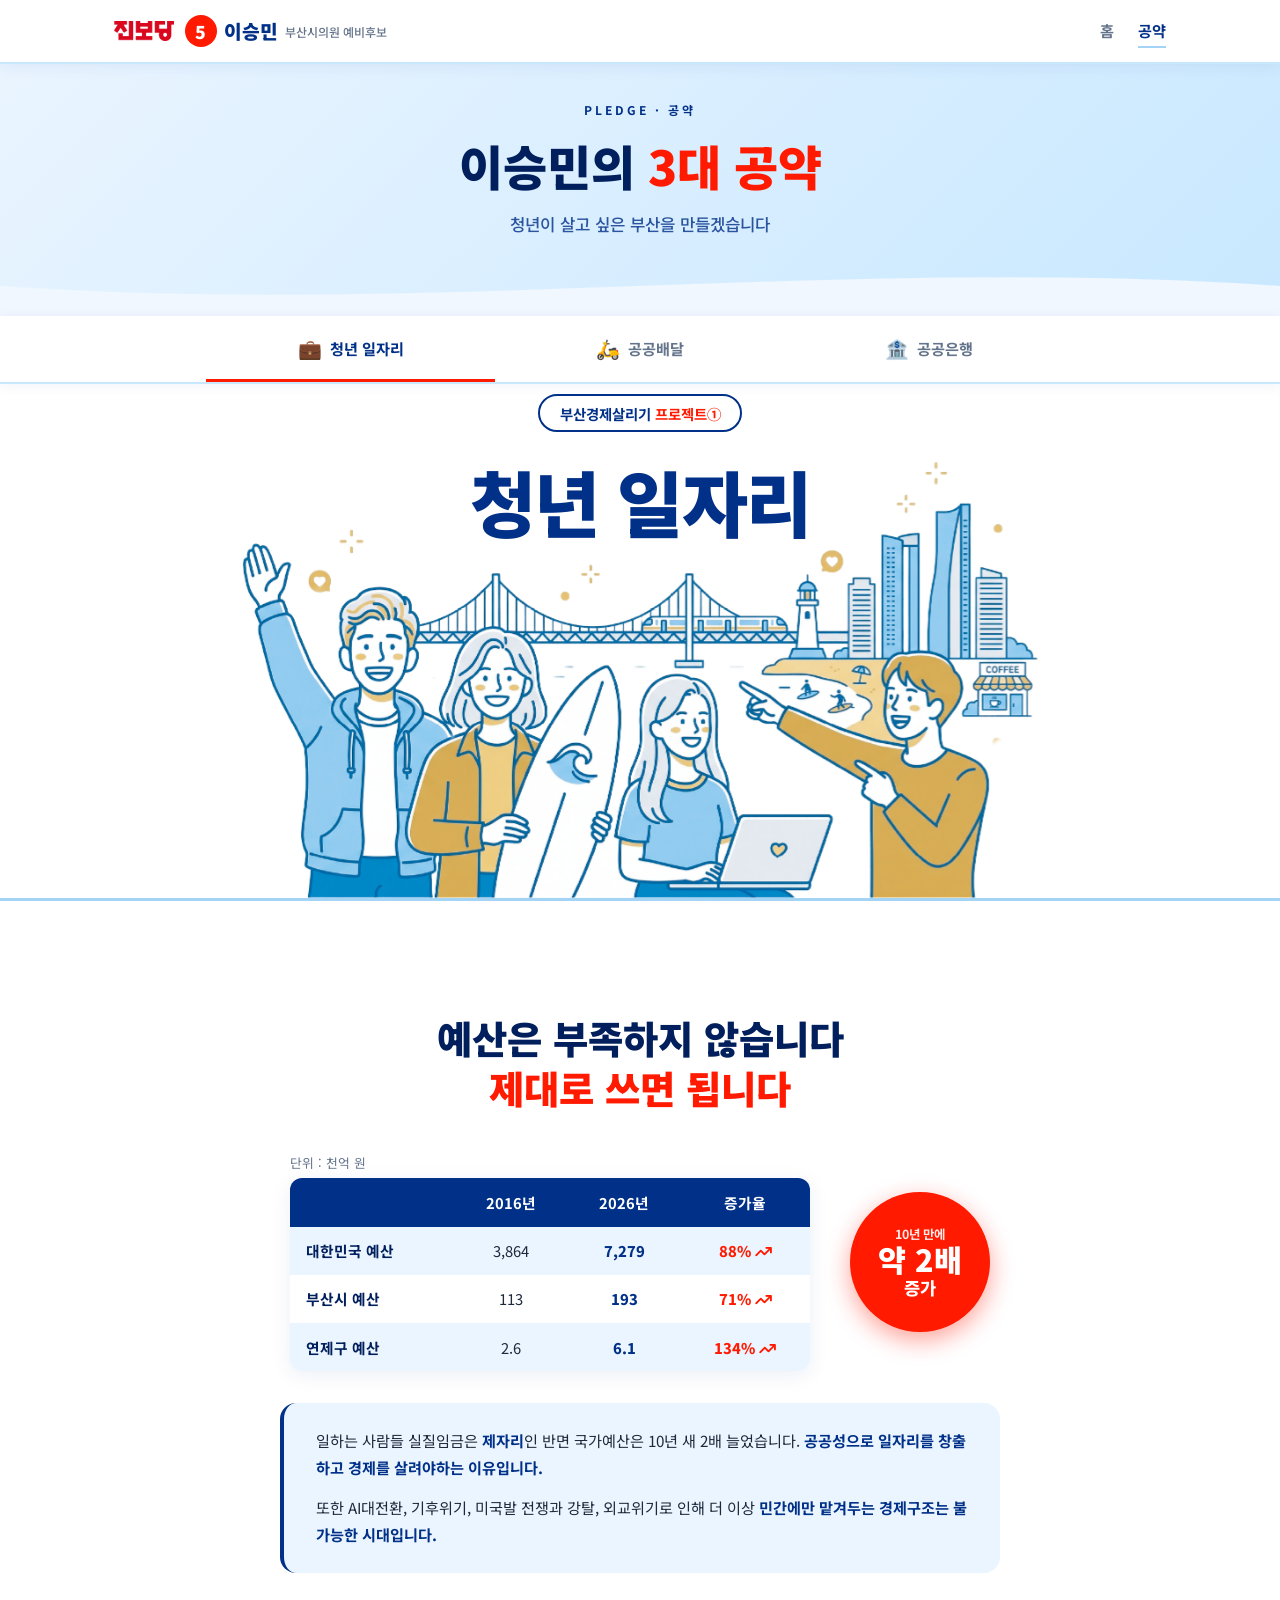
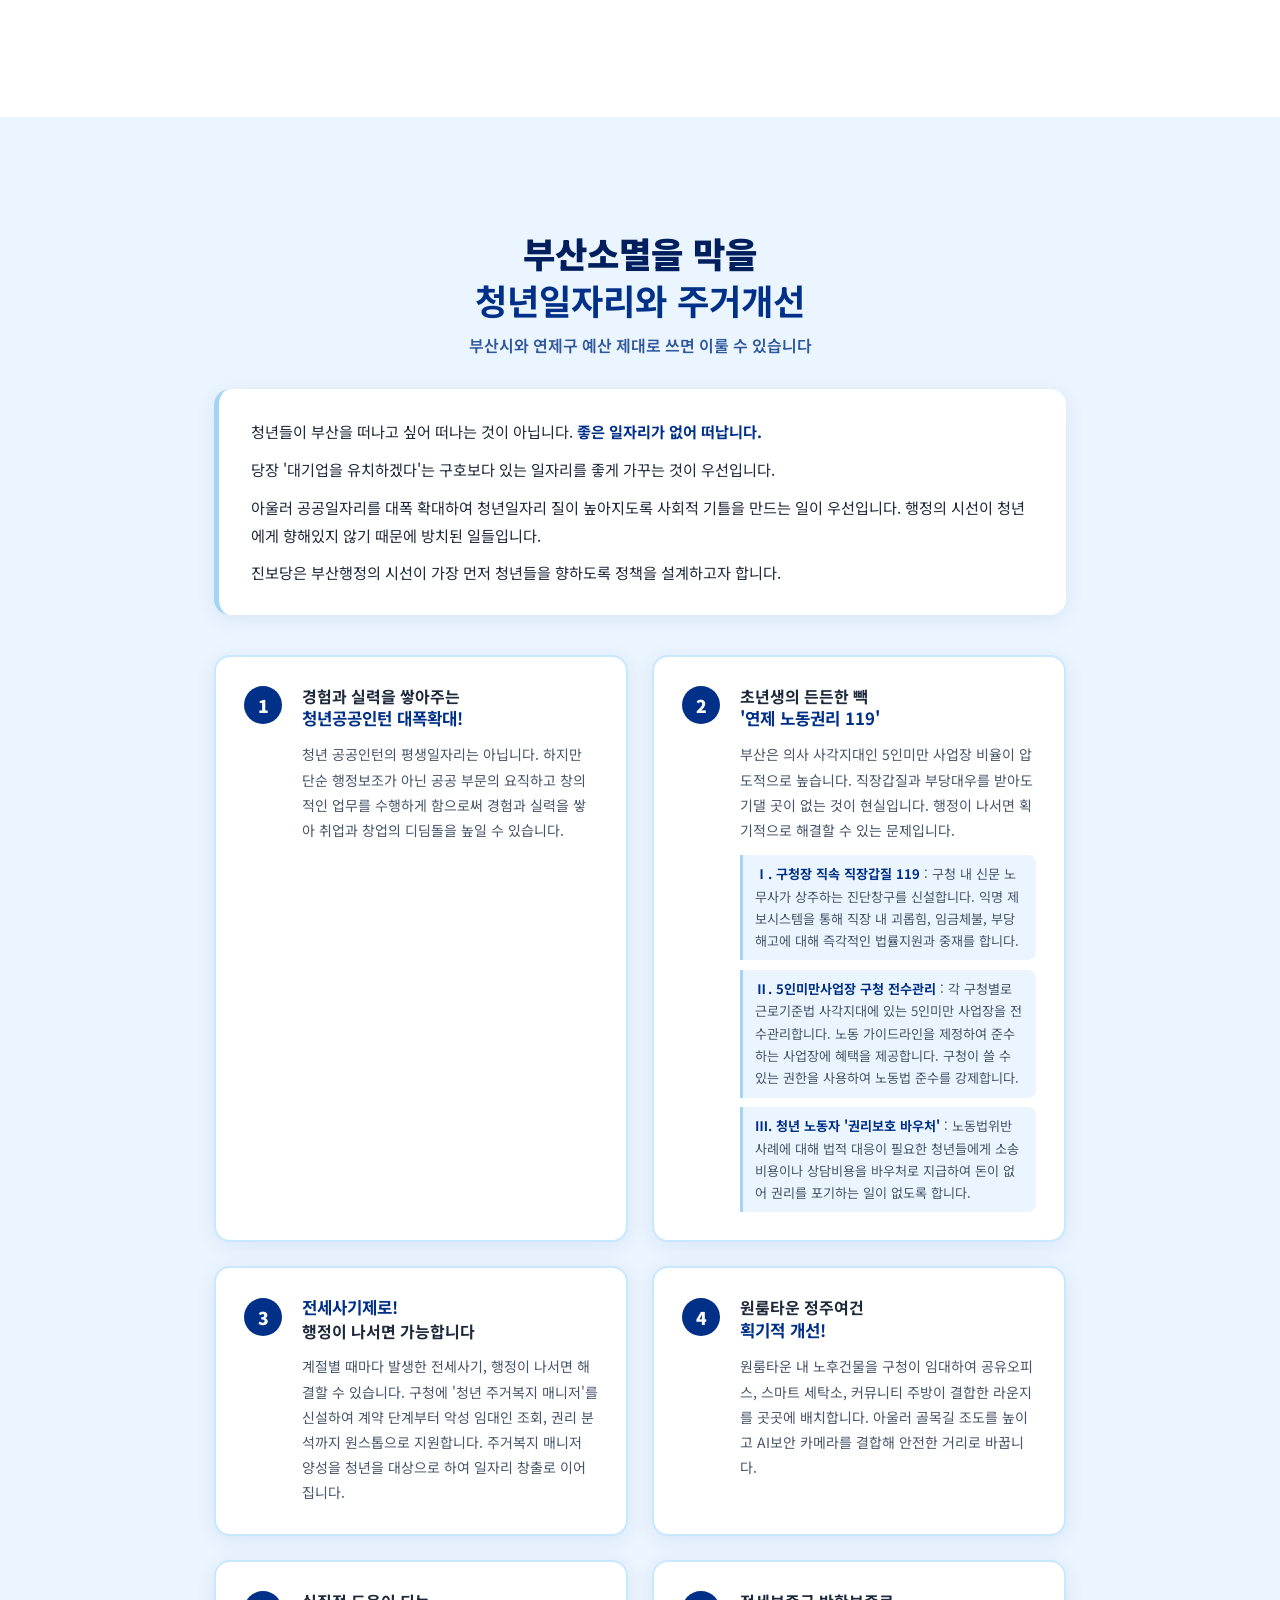
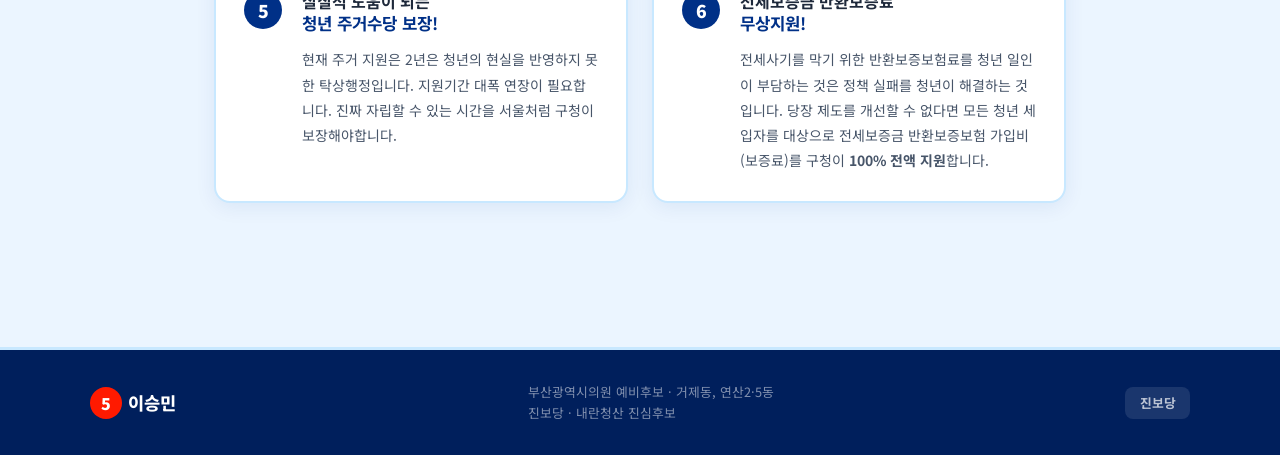
==== pledge.html @ 5fac70b7 "Add files via upload" ====
<!DOCTYPE html>
<html lang="ko">
<head>
    <meta charset="UTF-8">
    <meta name="viewport" content="width=device-width, initial-scale=1.0, maximum-scale=1.0, user-scalable=no">
    <title>이승민 공약 | 청년일자리 · 공공배달 · 공공은행</title>
    <meta name="description" content="이승민 부산광역시의원 예비후보의 3대 공약 - 청년 일자리, 공공배달, 공공은행">
    <meta name="format-detection" content="telephone=no">
    <meta property="og:title" content="이승민 후보 공약 | 청년일자리 · 공공배달 · 공공은행">
    <meta property="og:description" content="내란청산 진심후보 이승민의 3대 공약을 확인하세요.">
    <meta property="og:image" content="assets/candidate.png">

    <link rel="stylesheet" href="style.css">
    <link rel="preconnect" href="https://fonts.googleapis.com">
    <link rel="preconnect" href="https://fonts.gstatic.com" crossorigin>
    <link href="https://fonts.googleapis.com/css2?family=Noto+Sans+KR:wght@400;500;700;800;900&display=swap" rel="stylesheet">
    <link rel="stylesheet" href="https://cdnjs.cloudflare.com/ajax/libs/font-awesome/6.5.0/css/all.min.css">
</head>
<body class="pledge-page">

<!-- ============================================================
     TOP NAV
============================================================ -->
<nav class="top-nav" id="top-nav">
    <div class="nav-inner">
        <a href="index.html" class="nav-logo">
            <img src="assets/logo.png" alt="진보당" style="height:20px; margin-right:0.2rem; display:block;">
            <span class="nav-num">5</span>
            <span class="nav-name">이승민</span>
            <span class="nav-sub">부산시의원 예비후보</span>
        </a>
        <div class="nav-links">
            <a href="index.html" class="nav-link">홈</a>
            <a href="pledge.html" class="nav-link active">공약</a>
        </div>
        <button class="nav-hamburger" id="nav-hamburger" aria-label="메뉴 열기">
            <span></span><span></span><span></span>
        </button>
    </div>
    <div class="mobile-menu" id="mobile-menu">
        <a href="index.html" class="mobile-link">🏠 홈</a>
        <a href="pledge.html" class="mobile-link">📋 공약 전체</a>
        <a href="#" class="mobile-link tab-mobile-link" data-tab="job">· 청년 일자리</a>
        <a href="#" class="mobile-link tab-mobile-link" data-tab="delivery">· 공공배달</a>
        <a href="#" class="mobile-link tab-mobile-link" data-tab="bank">· 공공은행</a>
    </div>
</nav>

<!-- ============================================================
     PLEDGE HERO (공약 페이지 상단)
============================================================ -->
<section class="pledge-hero">
    <div class="pledge-hero-bg"></div>
    <div class="pledge-hero-content">
        <span class="pledge-hero-tag">PLEDGE · 공약</span>
        <h1 class="pledge-hero-title">이승민의 <span class="accent-red">3대 공약</span></h1>
        <p class="pledge-hero-sub">청년이 살고 싶은 부산을 만들겠습니다</p>
    </div>
    <div class="pledge-hero-wave">
        <svg viewBox="0 0 1440 60" preserveAspectRatio="none" xmlns="http://www.w3.org/2000/svg">
            <path d="M0,30 C480,60 960,0 1440,30 L1440,60 L0,60 Z" fill="#f0f7ff"/>
        </svg>
    </div>
</section>

<!-- ============================================================
     TAB NAVIGATION
============================================================ -->
<div class="tab-nav-wrap" id="tab-nav-wrap">
    <div class="tab-nav" id="tab-nav">
        <button class="tab-btn active" id="tab-job" data-tab="job">
            <span class="tab-icon">💼</span>
            <span class="tab-label">청년 일자리</span>
        </button>
        <button class="tab-btn" id="tab-delivery" data-tab="delivery">
            <span class="tab-icon">🛵</span>
            <span class="tab-label">공공배달</span>
        </button>
        <button class="tab-btn" id="tab-bank" data-tab="bank">
            <span class="tab-icon">🏦</span>
            <span class="tab-label">공공은행</span>
        </button>
        <!-- 슬라이딩 인디케이터 -->
        <div class="tab-indicator" id="tab-indicator"></div>
    </div>
</div>

<!-- ============================================================
     TAB CONTENTS
============================================================ -->
<main class="pledge-main" id="pledge-main">

    <!-- ===================== TAB 1: 청년 일자리 ===================== -->
    <section class="pledge-tab-content active" id="content-job">

        <!-- ① 타이틀 히어로 -->
        <div class="job-title-hero">
            <img src="assets/youth_busan.png" alt="청년이 모여드는 부산" class="job-hero-img reveal-hero">
            <div class="job-hero-overlay">
                <div class="job-project-badge reveal-hero" style="animation-delay:.1s">부산경제살리기 <strong>프로젝트①</strong></div>
                <h2 class="job-main-title reveal-hero" style="animation-delay:.2s">청년 일자리</h2>
            </div>
        </div>

        <!-- ② 예산 섹션 -->
        <div class="job-budget-section">
            <div class="pledge-section-container">
                <h3 class="job-budget-title reveal">예산은 부족하지 않습니다<br><span>제대로 쓰면 됩니다</span></h3>

                <div class="job-budget-wrap reveal">
                    <!-- 표 -->
                    <div class="job-budget-table-wrap">
                        <p class="table-unit">단위 : 천억 원</p>
                        <table class="job-budget-table">
                            <thead>
                                <tr>
                                    <th></th>
                                    <th>2016년</th>
                                    <th>2026년</th>
                                    <th>증가율</th>
                                </tr>
                            </thead>
                            <tbody>
                                <tr>
                                    <th>대한민국 예산</th>
                                    <td>3,864</td>
                                    <td class="td-now">7,279</td>
                                    <td class="td-rate">88% <i class="fas fa-arrow-trend-up"></i></td>
                                </tr>
                                <tr>
                                    <th>부산시 예산</th>
                                    <td>113</td>
                                    <td class="td-now">193</td>
                                    <td class="td-rate">71% <i class="fas fa-arrow-trend-up"></i></td>
                                </tr>
                                <tr>
                                    <th>연제구 예산</th>
                                    <td>2.6</td>
                                    <td class="td-now">6.1</td>
                                    <td class="td-rate">134% <i class="fas fa-arrow-trend-up"></i></td>
                                </tr>
                            </tbody>
                        </table>
                    </div>
                    <!-- 배지 -->
                    <div class="job-2x-badge reveal">
                        <span class="badge-years">10년 만에</span>
                        <span class="badge-big">약 2배</span>
                        <span class="badge-sub">증가</span>
                    </div>
                </div>

                <div class="job-budget-body reveal">
                    <p>일하는 사람들 실질임금은 <strong>제자리</strong>인 반면 국가예산은 10년 새 2배 늘었습니다. <strong>공공성으로 일자리를 창출하고 경제를 살려야하는 이유입니다.</strong></p>
                    <p>또한 AI대전환, 기후위기, 미국발 전쟁과 강탈, 외교위기로 인해 더 이상 <strong>민간에만 맡겨두는 경제구조는 불가능한 시대입니다.</strong></p>
                </div>
            </div>
        </div>

        <!-- ③ 6대 공약 섹션 -->
        <div class="job-pledges-section">
            <div class="pledge-section-container">

                <div class="job-pledges-header reveal">
                    <h3 class="job-pledges-main-title">부산소멸을 막을<br><strong>청년일자리와 주거개선</strong></h3>
                    <p class="job-pledges-sub">부산시와 연제구 예산 제대로 쓰면 이룰 수 있습니다</p>
                </div>

                <!-- 도입 텍스트 -->
                <div class="job-intro-box reveal">
                    <p>청년들이 부산을 떠나고 싶어 떠나는 것이 아닙니다. <strong>좋은 일자리가 없어 떠납니다.</strong></p>
                    <p>당장 '대기업을 유치하겠다'는 구호보다 있는 일자리를 좋게 가꾸는 것이 우선입니다.</p>
                    <p>아울러 공공일자리를 대폭 확대하여 청년일자리 질이 높아지도록 사회적 기틀을 만드는 일이 우선입니다. 행정의 시선이 청년에게 향해있지 않기 때문에 방치된 일들입니다.</p>
                    <p>진보당은 부산행정의 시선이 가장 먼저 청년들을 향하도록 정책을 설계하고자 합니다.</p>
                </div>

                <!-- 6대 공약 그리드 -->
                <div class="job-items-grid">

                    <!-- 1 -->
                    <div class="job-item-card reveal">
                        <div class="job-item-num">1</div>
                        <div class="job-item-body">
                            <h4 class="job-item-title">경험과 실력을 쌓아주는<br><strong>청년공공인턴 대폭확대!</strong></h4>
                            <p class="job-item-text">청년 공공인턴의 평생일자리는 아닙니다. 하지만 단순 행정보조가 아닌 공공 부문의 요직하고 창의적인 업무를 수행하게 함으로써 경험과 실력을 쌓아 취업과 창업의 디딤돌을 높일 수 있습니다.</p>
                        </div>
                    </div>

                    <!-- 2 -->
                    <div class="job-item-card reveal" style="transition-delay:.08s">
                        <div class="job-item-num">2</div>
                        <div class="job-item-body">
                            <h4 class="job-item-title">초년생의 든든한 빽<br><strong>'연제 노동권리 119'</strong></h4>
                            <p class="job-item-text">부산은 의사 사각지대인 5인미만 사업장 비율이 압도적으로 높습니다. 직장갑질과 부당대우를 받아도 기댈 곳이 없는 것이 현실입니다. 행정이 나서면 획기적으로 해결할 수 있는 문제입니다.</p>
                            <ul class="job-item-sublist">
                                <li><strong>Ⅰ. 구청장 직속 직장갑질 119</strong> : 구청 내 신문 노무사가 상주하는 진단창구를 신설합니다. 익명 제보시스템을 통해 직장 내 괴롭힘, 임금체불, 부당해고에 대해 즉각적인 법률지원과 중재를 합니다.</li>
                                <li><strong>Ⅱ. 5인미만사업장 구청 전수관리</strong> : 각 구청별로 근로기준법 사각지대에 있는 5인미만 사업장을 전수관리합니다. 노동 가이드라인을 제정하여 준수하는 사업장에 혜택을 제공합니다. 구청이 쓸 수 있는 권한을 사용하여 노동법 준수를 강제합니다.</li>
                                <li><strong>Ⅲ. 청년 노동자 '권리보호 바우처'</strong> : 노동법위반 사례에 대해 법적 대응이 필요한 청년들에게 소송 비용이나 상담비용을 바우처로 지급하여 돈이 없어 권리를 포기하는 일이 없도록 합니다.</li>
                            </ul>
                        </div>
                    </div>

                    <!-- 3 -->
                    <div class="job-item-card reveal" style="transition-delay:.16s">
                        <div class="job-item-num">3</div>
                        <div class="job-item-body">
                            <h4 class="job-item-title"><strong>전세사기제로!</strong><br>행정이 나서면 가능합니다</h4>
                            <p class="job-item-text">계절별 때마다 발생한 전세사기, 행정이 나서면 해결할 수 있습니다. 구청에 '청년 주거복지 매니저'를 신설하여 계약 단계부터 악성 임대인 조회, 권리 분석까지 원스톱으로 지원합니다. 주거복지 매니저 양성을 청년을 대상으로 하여 일자리 창출로 이어집니다.</p>
                        </div>
                    </div>

                    <!-- 4 -->
                    <div class="job-item-card reveal" style="transition-delay:.24s">
                        <div class="job-item-num">4</div>
                        <div class="job-item-body">
                            <h4 class="job-item-title">원룸타운 정주여건<br><strong>획기적 개선!</strong></h4>
                            <p class="job-item-text">원룸타운 내 노후건물을 구청이 임대하여 공유오피스, 스마트 세탁소, 커뮤니티 주방이 결합한 라운지를 곳곳에 배치합니다. 아울러 골목길 조도를 높이고 AI보안 카메라를 결합해 안전한 거리로 바꿉니다.</p>
                        </div>
                    </div>

                    <!-- 5 -->
                    <div class="job-item-card reveal" style="transition-delay:.32s">
                        <div class="job-item-num">5</div>
                        <div class="job-item-body">
                            <h4 class="job-item-title">실질적 도움이 되는<br><strong>청년 주거수당 보장!</strong></h4>
                            <p class="job-item-text">현재 주거 지원은 2년은 청년의 현실을 반영하지 못한 탁상행정입니다. 지원기간 대폭 연장이 필요합니다. 진짜 자립할 수 있는 시간을 서울처럼 구청이 보장해야합니다.</p>
                        </div>
                    </div>

                    <!-- 6 -->
                    <div class="job-item-card reveal" style="transition-delay:.4s">
                        <div class="job-item-num">6</div>
                        <div class="job-item-body">
                            <h4 class="job-item-title">전세보증금 반환보증료<br><strong>무상지원!</strong></h4>
                            <p class="job-item-text">전세사기를 막기 위한 반환보증보험료를 청년 일인이 부담하는 것은 정책 실패를 청년이 해결하는 것입니다. 당장 제도를 개선할 수 없다면 모든 청년 세입자를 대상으로 전세보증금 반환보증보험 가입비(보증료)를 구청이 <strong>100% 전액 지원</strong>합니다.</p>
                        </div>
                    </div>

                </div>
            </div>
        </div>

    </section>

    <!-- ===================== TAB 2: 공공배달 ===================== -->
    <section class="pledge-tab-content" id="content-delivery">

        <!-- ① 타이틀 히어로 -->
        <div class="del-title-hero">
            <div class="del-hero-inner">
                <div class="del-hero-text">
                    <div class="job-project-badge reveal-hero" style="margin-bottom:0.5rem;display:inline-block;">부산경제살리기 <strong>프로젝트②</strong></div>
                    <p class="del-sub-label reveal-hero">자영업자가 살아야 부산이 삽니다</p>
                    <h2 class="del-main-title reveal-hero" style="animation-delay:.1s">동백배달</h2>
                    <div class="del-miracle-badge reveal-hero" style="animation-delay:.2s">
                        점유율 <strong>70%</strong>의 기적
                        <span class="del-badge-note">*대형 프랜차이즈 완전제외(30%)</span>
                    </div>
                </div>
                <img src="assets/dongbaek_delivery.png" alt="동백배달 마스코트" class="del-hero-img reveal-hero" style="animation-delay:.15s">
            </div>
        </div>

        <!-- ② 문제 제기 -->
        <div class="del-problem-section">
            <div class="pledge-section-container">
                <h3 class="del-problem-title reveal">언제까지 <strong>배민·쿠팡</strong>의<br><strong class="red">'수수료 노예'</strong>로 살아야 합니까?</h3>
                <div class="del-problem-body reveal">
                    <p>배달앱은 특별한 기술도 아닙니다. 그저 먼저 시작했다는 이유만으로 우리 동네 사장님의 땀방울과 부산시민의 소중한 돈이 매달 수천억 원씩 수도권·해외자본으로 유출되고 있습니다.</p>
                    <p>서울은 신한은행-땡겨요 민관합동 배달앱이 점유율 10% 달성 중입니다. 부산은 불안정한 민관합동 앱을 넘어 <strong>완전 공공배달앱으로 점유율 70% 기적</strong>을 향해 달릴 수 있습니다.</p>
                    <p>불가능한 일이 아니라 <strong>부산시가 무능하고 무관심할 뿐입니다.</strong></p>
                </div>
            </div>
        </div>

        <!-- ③ 동백배달 압승! 비교표 -->
        <div class="del-compare-section">
            <div class="pledge-section-container">
                <div class="del-compare-header reveal">
                    <h3 class="del-compare-title">동백배달 압승!</h3>
                    <p class="del-compare-sub">소비자 · 자영업자 · 라이더 상생으로 부산 경제 살리는 앱, 안 쓸 이유가 있겠습니까</p>
                </div>

                <!-- 소비자 -->
                <div class="del-compare-block block-consumer reveal">
                    <div class="del-group-label consumer">소비자</div>
                    <div class="del-table-wrap">
                        <p class="del-table-note">*2만원 주문기준 예시</p>
                        <div class="del-table-scroll">
                            <table class="del-compare-table">
                                <thead>
                                    <tr>
                                        <th></th>
                                        <th>민간배달앱<span class="th-note">(무료배달)</span></th>
                                        <th class="th-dongbaek">동백배달</th>
                                    </tr>
                                </thead>
                                <tbody>
                                    <tr><td>음식가격</td><td>20,000원</td><td class="td-db">20,000원</td></tr>
                                    <tr><td>배달비</td><td>2,800원<span class="td-note">(플랫폼 부담)</span></td><td class="td-db">3,000원<span class="td-note">(동백배달 부담)</span></td></tr>
                                    <tr class="tr-total"><td>총 결제금액</td><td>20,000원</td><td class="td-db td-win">20,000원</td></tr>
                                </tbody>
                            </table>
                        </div>
                        <div class="del-benefit-badge consumer-badge">동일한<br><strong>무료배달</strong><br><span class="badge-extra">캐시백 10% 추가혜택</span></div>
                    </div>
                </div>

                <!-- 자영업자 -->
                <div class="del-compare-block block-owner reveal">
                    <div class="del-group-label owner">자영업자</div>
                    <div class="del-table-wrap">
                        <p class="del-table-note">*2만원 주문기준 예시</p>
                        <div class="del-table-scroll">
                            <table class="del-compare-table">
                                <thead>
                                    <tr>
                                        <th></th>
                                        <th>민간배달앱<span class="th-note">(무료배달)</span></th>
                                        <th class="th-dongbaek">동백배달</th>
                                    </tr>
                                </thead>
                                <tbody>
                                    <tr><td>음식가격</td><td>20,000원</td><td class="td-db">20,000원</td></tr>
                                    <tr><td>배달료</td><td>-3,200원</td><td class="td-db">-3,000원</td></tr>
                                    <tr><td>중개 수수료</td><td>-1,560원<span class="td-note">(7.8%)</span></td><td class="td-db">-400원<span class="td-note">(2.0%)</span></td></tr>
                                    <tr><td>결제 수수료</td><td>-600원<span class="td-note">(3.0%)</span></td><td class="td-db">0원<span class="td-note">(*별도 결제 시 면제)</span></td></tr>
                                    <tr><td>광고/기타비</td><td>-500원<span class="td-note">(추정)</span></td><td class="td-db">0원<span class="td-note">(*입찰/노출 광고비 전액 무료)</span></td></tr>
                                    <tr class="tr-total"><td>최종 입금액</td><td>14,140원</td><td class="td-db td-win">16,600원</td></tr>
                                </tbody>
                            </table>
                        </div>
                        <div class="del-benefit-badge owner-badge"><strong>2,460원</strong><br>추가소득발생</div>
                    </div>
                    <div class="del-extra-benefits reveal">
                        <div class="del-extra-item"><span class="extra-tag">추가혜택①</span> 익일 정산 시스템 <span class="extra-note">(민간앱 정산은 3~7일)</span></div>
                        <div class="del-extra-item"><span class="extra-tag">추가혜택②</span> 방문포장 전액무료</div>
                        <div class="del-extra-item"><span class="extra-tag">추가혜택③</span> 마케팅자율권 — 민간앱 알고리즘에 종속되지 않고, 단골손님 쿠폰 발행권한 등을 사장님께</div>
                    </div>
                </div>

                <!-- 라이더 -->
                <div class="del-compare-block block-rider reveal">
                    <div class="del-group-label rider">라이더</div>
                    <div class="del-table-wrap">
                        <p class="del-table-note">*2만원 주문기준 예시</p>
                        <div class="del-table-scroll">
                            <table class="del-compare-table">
                                <thead>
                                    <tr>
                                        <th></th>
                                        <th>민간배달앱</th>
                                        <th class="th-dongbaek">동백배달</th>
                                    </tr>
                                </thead>
                                <tbody>
                                    <tr><td>건당 총비용</td><td>6,000원</td><td class="td-db">6,000원</td></tr>
                                    <tr><td>배달대행사/공공파트너</td><td>-500원</td><td class="td-db">-500원</td></tr>
                                    <tr><td>플랫폼사/동백배달 수익</td><td>-1,500원</td><td class="td-db">-500원</td></tr>
                                    <tr class="tr-total"><td>라이더 수령액</td><td>4,000원<span class="td-note">(평균)</span></td><td class="td-db td-win">5,000원<span class="td-note">(평균)</span></td></tr>
                                </tbody>
                            </table>
                        </div>
                        <div class="del-benefit-badge rider-badge"><strong>1,000원</strong><br>추가소득발생<br><span class="badge-extra">전국 최고수준 대우</span></div>
                    </div>
                    <p class="del-rider-note reveal">*공공라이더 시스템 구축 : 신속·안전 배달망 구축으로 지역대표 좋은 일자리로 육성</p>
                </div>
            </div>
        </div>

        <!-- ④ 연간재원 -->
        <div class="del-budget-section">
            <div class="pledge-section-container">
                <h3 class="del-budget-title reveal">동백배달 운영에 필요한 연간재원 <span>(추정)</span></h3>
                <div class="del-budget-table-wrap reveal">
                    <div class="del-budget-table-scroll">
                        <table class="del-budget-table">
                            <thead>
                                <tr><th>항목</th><th>내용</th><th>금액</th></tr>
                            </thead>
                            <tbody>
                                <tr><td>배달앱 운영수익</td><td>중개수수료 수익(2.0%) 180억 + 플랫폼 운영비 60억</td><td class="td-amount">120억 원</td></tr>
                                <tr><td>배달 수익</td><td>배달료 수익 273억 - 라이더/파트너 지원비 182억</td><td class="td-amount">91억 원</td></tr>
                                <tr><td>부산은행 상생 출연금</td><td>신한은행-사업명 가오피엔링크 25년 시한은 538억규모 의결 및 저금리 대출 사업중</td><td class="td-amount">500억 원</td></tr>
                                <tr><td>부산시 보조</td><td>배달 투입 예산 580억 원의 10% 적금으로</td><td class="td-amount">534억 원</td></tr>
                                <tr class="tr-total-budget"><td>동백배달 운영 예산(총액)</td><td>배달매출 3000억 원에 대한 배달비지비 / 부산 배달매출 1.8조 원(추정) 점유율 50% 기준</td><td class="td-amount td-total-val">1,245억 원</td></tr>
                            </tbody>
                        </table>
                    </div>
                </div>
                <div class="del-budget-notes reveal">
                    <p><i class="fas fa-circle-dot"></i> 부산시 투입 예산 534억 원은 세금낭비가 아니라 <strong>부산 경제부활의 마중물!</strong></p>
                    <p><i class="fas fa-circle-dot"></i> 장차로 부산공공은행 설립으로 수익기반 완벽한 재정자립 가능 <strong>→ 진보당이 제안하는 궁극적 모델</strong></p>
                </div>
            </div>
        </div>

    </section>

    <!-- ===================== TAB 3: 공공은행 ===================== -->
    <section class="pledge-tab-content" id="content-bank">
        <!-- ① 타이틀 히어로 -->
        <div class="bank-title-hero">
            <div class="bank-hero-overlay">
                <div class="job-project-badge reveal-hero">부산경제살리기 <strong>프로젝트③</strong></div>
                <h2 class="bank-main-title reveal-hero" style="animation-delay:.1s">공공은행 도입<br><strong>특별법 제정</strong></h2>
            </div>
            <img src="assets/public_bank_hero.png" alt="공공은행 이미지" class="bank-hero-img reveal-hero" style="animation-delay:.2s">
        </div>

        <!-- ② 문제 제기 1 (BNK) -->
        <div class="bank-problem-section">
            <div class="pledge-section-container">
                <div class="bank-problem-flex reveal">
                    <div class="bank-problem-text">
                        <p><strong><span class="red">BNK</span> 부산은행</strong>은 부산시와 16개 구군 예산을 맡아 운용하는 시(구) 금고입니다. 막대한 돈을 맡아 <strong>유무형의 수익</strong>을 내면서도 <strong>겨우 0.x%대의 쥐꼬리 만한 이자</strong>를 줍니다.</p>
                        <p>게다가 이름만 부산은행이지 <strong>외국인 자본이 46%, 대주주는 롯데입니다.</strong> <strong class="navy">수익은 고스란히 외국과 서울로 빠져나갑니다.</strong></p>
                        <p>지자체가 직접 자기예산(기금포함)을 자본금으로 <strong>공공은행을 설립하면 수익은 모두 부산시민의 것이 됩니다.</strong> 아울러 부산의 돈이 서울로 빠져나가지 않고 부산안에서 돌면서 <strong>부산의 경제를 살리고 일자리를 만들어 냅니다.</strong></p>
                    </div>
                    <div class="bank-budget-box">
                        <div class="budget-title">부산시 예산</div>
                        <div class="budget-amount">약 <strong>17조</strong> 원</div>
                        <div class="budget-title">연제구 예산</div>
                        <div class="budget-amount">약 <strong class="sky">6천억</strong> 원</div>
                    </div>
                </div>
            </div>
        </div>

        <!-- ③ 서명운동 -->
        <div class="bank-campaign-section">
            <div class="pledge-section-container">
                <div class="campaign-box reveal">
                    <div class="campaign-text-wrap" style="width:100%;">
                        <p class="q-text">이 좋은 공공은행 왜 안하냐구요?</p>
                        <h4 class="a-text">은행법이 막고 있기 때문입니다</h4>
                        <ul class="law-list">
                            <li><strong>21대 국회</strong> 진보당 강성희 의원 발의 <span class="note">(임기 만료 폐기)</span></li>
                            <li><strong>22대 국회</strong> 민주당 송재봉 의원 발의 <span class="note">(정무위원회 검토 중)</span></li>
                        </ul>
                        <div class="campaign-golden">
                            <strong>2026지방선거는 부산소멸을 막을 마지막 골든타임입니다</strong>
                            <p>특별법으로 부산공공은행, 00구/군 공공은행을 설립해 공공성과 일자리로 부산경제를 살려야 합니다.</p>
                        </div>
                    </div>
                </div>
            </div>
        </div>

        <!-- ④ 문제는 돈입니다 -->
        <div class="bank-money-section">
            <div class="pledge-section-container text-center">
                <h3 class="money-sub reveal">공공성과 일자리로<br>부산경제 얼마든지 살릴 수 있습니다</h3>
                <h2 class="money-title reveal">문제는 <span class="navy">돈</span>입니다</h2>
                <img src="assets/bank_key.png" alt="부산을 살리는 열쇠" class="bank-key-img reveal">
                
                <div class="money-bars reveal">
                    <div class="money-bar light-blue">세금으로는 한계가 있습니다</div>
                    <div class="money-bar sky">공공은행이 정답입니다</div>
                    <div class="money-bar blue">시중은행 배불리기만 중단하면 됩니다</div>
                </div>

                <div class="money-arrows reveal">
                    <div class="arrow-box dark">부산의 돈이 수도권으로<br>빨려들어가는 걸 막아야합니다</div>
                    <div class="arrow-box navy">공공은행만 있으면 부산의 돈이<br>부산에서 순환하면서 부산경제를 살찌웁니다.</div>
                </div>
            </div>
        </div>

        <!-- ⑤ 메커니즘 & 혜택 -->
        <div class="bank-mechanism-section">
            <div class="pledge-section-container">
                <div class="mech-grid reveal">
                    <!-- 다이어그램 -->
                    <div class="mech-diagram">
                        <div class="diag-title">지역 내 중앙은행으로 역할</div>
                        <div class="diag-box">
                            <div class="diag-item">
                                <div class="icon">🏦</div>
                                <span>지역공공은행</span>
                            </div>
                            
                            <div class="diag-lines-wrap">
                                <div class="diag-line-group">
                                    <span class="dl-text">지자체 발행 지방채 즉시 매입</span>
                                    <div class="dl-line dl-line-right"></div>
                                </div>
                                <div class="diag-line-group">
                                    <div class="dl-line dl-line-left"></div>
                                    <span class="dl-text dl-bottom">지자체에 대한 신속한 정책자금 공급</span>
                                </div>
                            </div>
                            
                            <div class="diag-item">
                                <div class="icon">🏢</div>
                                <span>지방자치단체</span>
                            </div>
                        </div>
                        <p class="diag-note">지방재정 긴축 불필요<br>(지방재정위기 최소화)</p>
                    </div>

                    <!-- 혜택 리스트 -->
                    <div class="mech-benefits">
                        <div class="ben-group">
                            <h4 class="ben-title">공적금융지원</h4>
                            <ul>
                                <li>부산시민, 소상공인, 부산중소기업 <strong>저리대출</strong></li>
                            </ul>
                        </div>
                        <div class="ben-group">
                            <h4 class="ben-title">재정부담 없는 공공정책</h4>
                            <ul>
                                <li>해상풍력 등 공공에너지-해양공공신산업, 공공은행, 공공배달 등 공공 정규직 <strong>청년일자리 대폭 창출</strong></li>
                                <li><strong>청년창업</strong> 무이자 대출론 지원</li>
                                <li>시니어 일자리 대폭확대</li>
                                <li>경력단절기간 여성 공공일자리 (워킹스쿨버스,상담,교육)</li>
                                <li>무료마을공공버스 (연제구 전지역을 역세권으로)</li>
                            </ul>
                        </div>
                    </div>
                </div>
            </div>
        </div>

        <!-- ⑥ 성공사례 -->
        <div class="bank-global-section">
            <div class="pledge-section-container">
                <h3 class="global-title reveal">이윤대신 지역살리기를 목적으로<br><strong>지자체가 설립한</strong> <span class="navy">공공은행 성공사례</span></h3>
                
                <div class="global-grid reveal">
                    <div class="global-card">
                        <div class="g-head"><span class="flag">🇺🇸</span> 미국 <strong>노스다코타주 주립은행</strong></div>
                        <ul>
                            <li>100% 주정부소유로 1919년 설립</li>
                            <li>2008년 금융위기때 미국내 유일 흑자유지은행</li>
                        </ul>
                    </div>
                    <div class="global-card">
                        <div class="g-head"><span class="flag">🇩🇪</span> 독일 <strong>슈파카센</strong></div>
                        <ul>
                            <li>지역정부와 지역사회 공동운영</li>
                            <li>독일은행시장 25%점유율</li>
                        </ul>
                    </div>
                    <div class="global-card">
                        <div class="g-head"><span class="flag">🇦🇷</span> 아르헨티나 <strong>부에노스아이레스 주립은행</strong></div>
                        <ul>
                            <li>주정부가 1882년 설립</li>
                            <li>지역경제의 최후의 보루역할</li>
                        </ul>
                    </div>
                    <div class="global-card">
                        <div class="g-head"><span class="flag">🇨🇦</span> 캐나다 <strong>알버타주 주립은행</strong></div>
                        <ul>
                            <li>1938년 대공황때 설립</li>
                            <li>캐나다 서부 최대금융기관중 하나</li>
                        </ul>
                    </div>
                    <div class="global-card">
                        <div class="g-head"><span class="flag">🇨🇭</span> 스위스 <strong>칸톤은행</strong></div>
                        <ul>
                            <li>스위스 26개 주중 24개주에서 운영</li>
                            <li>19세기 설립하여 시장점유율 30%</li>
                        </ul>
                    </div>
                    <div class="global-card">
                        <div class="g-head"><span class="flag">🇳🇿</span> 뉴질랜드 <strong>키위뱅크</strong></div>
                        <ul>
                            <li>2002년에 호주계 민간은행에 맞서 뉴질랜드 정부가 설립</li>
                            <li>뉴질랜드 국민의 엄청난 지지</li>
                        </ul>
                    </div>
                </div>
            </div>
        </div>
    </section>

</main>

<!-- ============================================================
     FOOTER
============================================================ -->
<footer class="site-footer">
    <div class="footer-inner">
        <div class="footer-logo">
            <span class="footer-num">5</span>
            <span class="footer-name">이승민</span>
        </div>
        <div class="footer-info">
            <p>부산광역시의원 예비후보 · 거제동, 연산2·5동</p>
            <p>진보당 · 내란청산 진심후보</p>
        </div>
        <div class="footer-party">진보당</div>
    </div>
</footer>

<script src="main.js"></script>
</body>
</html>
---- style.css ----
/* ============================================================
   이승민 후보 홈페이지 - 색상 개편판
   흰색+하늘색 메인 / 찐남색+빨간색 포인트
============================================================ */
:root {
  --white:#ffffff;
  --sky:#A3D4F5;
  --sky-light:#EBF5FF;
  --sky-mid:#C8E8FF;
  --navy:#003087;
  --navy-dark:#001f5c;
  --red:#FF1A00;
  --gray:#64748b;
  --gray-light:#f8fafc;
  --font:'Noto Sans KR',sans-serif;
  --nav-h:64px;
  --radius:16px;
  --shadow:0 4px 20px rgba(0,48,135,0.08);
  --shadow-lg:0 8px 36px rgba(0,48,135,0.14);
}
*,*::before,*::after{box-sizing:border-box;margin:0;padding:0}
html{scroll-behavior:smooth;overflow-x:hidden}
body{font-family:var(--font);background:var(--white);color:#1e293b;overflow-x:hidden}
a{text-decoration:none;color:inherit}
ul{list-style:none}
img{max-width:100%;display:block}
button{cursor:pointer;border:none;background:none;font-family:var(--font)}

.top-nav{
  position:fixed;top:0;width:100%;z-index:1000;
  background:#fff;
  border-bottom:2px solid var(--sky-mid);
  box-shadow:0 2px 16px rgba(0,48,135,0.07);
  height:var(--nav-h);
}
.top-nav.scrolled{background:#fff;box-shadow:0 2px 16px rgba(0,48,135,0.15);}
.nav-inner{
  max-width:1100px;margin:0 auto;
  display:flex;align-items:center;justify-content:space-between;
  height:100%;padding:0 1.5rem;
}
.nav-logo{display:flex;align-items:center;gap:.45rem}
.nav-num{
  display:inline-flex;align-items:center;justify-content:center;
  width:2rem;height:2rem;background:var(--red);
  color:#fff;border-radius:50%;font-weight:900;font-size:1.1rem;flex-shrink:0;
}
.nav-name{color:var(--navy);font-weight:900;font-size:1.2rem}
.nav-sub{color:var(--gray);font-size:.75rem;font-weight:500}
.nav-links{display:flex;gap:1.5rem}
.nav-link{
  color:var(--gray);font-weight:700;font-size:.95rem;
  transition:color .2s;padding:.3rem 0;border-bottom:2px solid transparent;
}
.nav-link:hover,.nav-link.active{color:var(--navy);border-color:var(--sky)}
.nav-hamburger{display:none;flex-direction:column;gap:5px;padding:4px}
.nav-hamburger span{display:block;width:24px;height:2px;background:var(--navy);border-radius:2px;transition:.3s}
.nav-hamburger.open span:nth-child(1){transform:rotate(45deg) translate(5px,5px)}
.nav-hamburger.open span:nth-child(2){opacity:0}
.nav-hamburger.open span:nth-child(3){transform:rotate(-45deg) translate(5px,-5px)}
.mobile-menu{
  display:none;flex-direction:column;
  background:rgba(255,255,255,0.98);
  border-top:1px solid var(--sky-mid);
}
.mobile-menu.open{display:flex}
.mobile-link{
  padding:.9rem 1.5rem;color:var(--navy);
  font-size:.95rem;font-weight:600;
  border-bottom:1px solid var(--sky-light);transition:background .2s;
}
.mobile-link:hover{background:var(--sky-light)}

/* ── HERO : 흰색+하늘색 그라데이션 ── */
.hero{
  position:relative;min-height:100vh;
  display:flex;align-items:center;justify-content:center;
  padding-top:var(--nav-h);overflow:hidden;
  background:linear-gradient(150deg, var(--white) 0%, var(--sky-light) 50%, var(--sky-mid) 100%);
}
#particle-canvas{position:absolute;inset:0;z-index:1;pointer-events:none}
.hero-wave-bottom{position:absolute;bottom:0;left:0;right:0;z-index:2;line-height:0}
.hero-wave-bottom svg{width:100%;height:80px}
.hero-container{
  position:relative;z-index:3;
  max-width:1100px;width:100%;margin:0 auto;
  padding:2rem 2rem 6rem;
  display:grid;grid-template-columns:1fr 1fr;
  align-items:center;gap:3rem;
}

/* Hero 텍스트 — 어두운 색 사용 */
.hero-badge-wrap{display:flex;align-items:center;gap:.75rem;margin-bottom:1rem}
.hero-badge{
  display:inline-flex;align-items:center;gap:.25rem;
  background:var(--red);color:#fff;
  border-radius:30px;padding:.35rem 1rem;
  font-weight:800;font-size:1rem;
  box-shadow:0 4px 14px rgba(255,26,0,.35);
}
.badge-num{font-size:1.6rem;font-weight:900;line-height:1}
.badge-label{font-size:.8rem}
.hero-party{
  background:var(--navy);color:#fff;
  padding:.3rem .85rem;border-radius:20px;
  font-size:.82rem;font-weight:700;
}
.hero-slogan{
  color:var(--navy);font-size:clamp(2.5rem,5vw,4rem);
  font-weight:900;line-height:1.15;
  margin-bottom:1.25rem;letter-spacing:-1px;
}
.slogan-accent{color:var(--red)}
.hero-name-wrap{margin-bottom:1.25rem}
.hero-name{
  font-size:clamp(3.5rem,8vw,5.5rem);font-weight:900;
  color:var(--navy-dark);letter-spacing:-2px;line-height:1;margin-bottom:.4rem;
}
.hero-position{display:flex;flex-direction:column;gap:.25rem}
.hero-position span{color:var(--gray);font-size:1rem;font-weight:500}
.hero-district{color:var(--navy)!important;font-weight:700!important}
.hero-career{display:flex;flex-direction:column;gap:.55rem;margin-bottom:2rem}
.hero-career li{
  display:flex;align-items:flex-start;gap:.6rem;
  color:#334155;font-size:.92rem;font-weight:500;line-height:1.5;
}
.hero-career .fa-circle-dot{color:var(--navy);margin-top:.25rem;font-size:.65rem;flex-shrink:0}
.career-prev{color:var(--gray);font-size:.8rem;margin-left:.3rem}
.hero-cta{display:flex;gap:1rem;flex-wrap:wrap}
.btn-primary{
  display:inline-flex;align-items:center;gap:.5rem;
  background:var(--red);color:#fff;
  padding:.85rem 1.8rem;border-radius:50px;
  font-weight:800;font-size:1rem;
  box-shadow:0 6px 18px rgba(255,26,0,.35);
  transition:transform .2s,box-shadow .2s;
}
.btn-primary:hover{transform:translateY(-2px);box-shadow:0 10px 26px rgba(255,26,0,.45)}
.btn-secondary{
  display:inline-flex;align-items:center;gap:.5rem;
  background:var(--white);color:var(--navy);
  border:2px solid var(--sky);
  padding:.85rem 1.8rem;border-radius:50px;
  font-weight:700;font-size:1rem;
  transition:background .2s,border-color .2s,transform .2s;
}
.btn-secondary:hover{background:var(--sky-light);border-color:var(--navy);transform:translateY(-2px)}

/* Hero Photo */
.hero-photo-wrap{position:relative;display:flex;justify-content:center;align-items:center}
.hero-photo-glow{
  position:absolute;width:320px;height:320px;border-radius:50%;
  background:radial-gradient(circle,rgba(163,212,245,.5),transparent 70%);
  animation:pulse 3s ease-in-out infinite;
}
@keyframes pulse{0%,100%{transform:scale(1);opacity:.7}50%{transform:scale(1.06);opacity:1}}
.hero-photo-circle{
  width:280px;height:280px;border-radius:50%;overflow:hidden;
  border:5px solid var(--navy);
  box-shadow:0 0 0 10px var(--sky-mid),0 20px 50px rgba(0,48,135,.2);
  position:relative;z-index:2;
}
.hero-photo{width:100%;height:100%;object-fit:cover;object-position:center top}
.float-tag{
  position:absolute;background:var(--white);border-radius:30px;
  padding:.4rem 1rem;font-weight:800;font-size:.85rem;
  box-shadow:var(--shadow-lg);z-index:3;animation:float 4s ease-in-out infinite;
  border:1.5px solid var(--sky-mid);
}
.tag-youth{top:5%;right:0;color:var(--red);animation-delay:0s}
.tag-jinbo{bottom:10%;left:0;color:var(--navy);animation-delay:1s}
@keyframes float{0%,100%{transform:translateY(0)}50%{transform:translateY(-8px)}}
.scroll-hint{
  position:absolute;bottom:6rem;left:50%;transform:translateX(-50%);
  z-index:4;text-align:center;color:var(--gray);
  font-size:.75rem;letter-spacing:2px;
  animation:bounce 2s ease-in-out infinite;
}
.scroll-arrow{margin-top:.3rem;color:var(--navy)}
@keyframes bounce{0%,100%{transform:translateX(-50%) translateY(0)}50%{transform:translateX(-50%) translateY(6px)}}

/* ── ABOUT SECTION ── */
.about-section{padding:5rem 1.5rem;background:var(--white)}
.section-container{max-width:1100px;margin:0 auto}
.section-header{text-align:center;margin-bottom:3rem}
.section-tag{
  display:inline-block;background:var(--sky-light);color:var(--navy);
  font-size:.75rem;font-weight:800;letter-spacing:3px;
  padding:.3rem .9rem;border-radius:20px;margin-bottom:.75rem;
  border:1px solid var(--sky-mid);
}
.section-title{font-size:clamp(1.8rem,3vw,2.5rem);font-weight:900;color:var(--navy);margin-bottom:.5rem}
.section-desc{color:var(--gray);font-size:1rem}
.about-grid{display:grid;grid-template-columns:repeat(3,1fr);gap:1.5rem;margin-bottom:2.5rem}
.about-profile-card{
  background:var(--sky-light);border-radius:var(--radius);
  padding:2rem 1.5rem;display:flex;flex-direction:column;align-items:center;
  gap:1rem;text-align:center;border:2px solid var(--sky-mid);
}
.profile-photo-wrap{position:relative;width:100px;height:100px}
.profile-photo{width:100%;height:100%;border-radius:50%;object-fit:cover;object-position:center top;border:3px solid var(--navy)}
.profile-num-badge{
  position:absolute;bottom:-4px;right:-4px;
  width:28px;height:28px;background:var(--red);color:#fff;
  border-radius:50%;font-weight:900;font-size:.9rem;
  display:flex;align-items:center;justify-content:center;border:2px solid #fff;
}
.profile-name{font-size:1.4rem;font-weight:900;color:var(--navy)}
.profile-name-row{display:flex;align-items:center;gap:.5rem;justify-content:center}
.profile-party-tag{background:var(--navy);color:#fff;padding:.15rem .5rem;border-radius:8px;font-size:.72rem;font-weight:700}
.profile-position{color:var(--navy);font-weight:600;font-size:.9rem;margin-top:.25rem}
.profile-district{color:var(--gray);font-size:.85rem;margin-top:.1rem}

.about-career-card{
  background:var(--white);border-radius:var(--radius);padding:2rem 1.5rem;
  border:2px solid var(--sky-mid);box-shadow:var(--shadow);
}
.card-title{font-size:1.05rem;font-weight:800;color:var(--navy);margin-bottom:1.25rem;display:flex;align-items:center;gap:.4rem}
.career-list{display:flex;flex-direction:column;gap:1rem}
.career-list li{display:flex;align-items:flex-start;gap:.75rem}
.career-icon{
  width:36px;height:36px;border-radius:50%;
  background:var(--sky-light);color:var(--navy);
  display:flex;align-items:center;justify-content:center;font-size:.9rem;flex-shrink:0;
  border:1.5px solid var(--sky-mid);
}
.career-list strong{font-size:.9rem;font-weight:700;color:#1e293b;display:inline;margin-right:4px;}
.career-year{font-size:.78rem;color:var(--navy);font-weight:600;}

.about-message-card{
  background:var(--sky-light);border-radius:var(--radius);padding:2rem 1.5rem;
  border:2px solid var(--sky-mid);
  position:relative;overflow:hidden;display:flex;flex-direction:column;justify-content:center;
}
.message-quote{
  font-size:5rem;color:var(--sky);font-family:Georgia,serif;
  line-height:1;position:absolute;top:.3rem;left:.8rem;
}
.message-text{
  color:var(--navy-dark);font-size:1.05rem;font-weight:600;
  line-height:1.75;position:relative;z-index:1;
}
.message-text strong{color:var(--red)}
.message-sig{color:var(--gray);font-size:.85rem;margin-top:1rem;position:relative;z-index:1}

/* Pledge Banner */
.pledge-banner{
  background:var(--sky-light);border:2px solid var(--sky-mid);
  border-radius:var(--radius);padding:2rem 2.5rem;
  display:flex;align-items:center;justify-content:space-between;
  gap:1.5rem;flex-wrap:wrap;margin-bottom:2rem;
  box-shadow:var(--shadow);
}
.banner-label{color:var(--navy);font-size:.8rem;font-weight:700;letter-spacing:2px;display:block;margin-bottom:.4rem}
.pledge-banner-text h3{color:var(--navy-dark);font-size:1.25rem;font-weight:800}
.banner-btn{
  display:inline-flex;align-items:center;gap:.5rem;
  background:var(--navy);color:#fff;
  padding:.8rem 1.8rem;border-radius:50px;
  font-weight:800;font-size:.95rem;white-space:nowrap;
  box-shadow:0 4px 14px rgba(0,48,135,.25);
  transition:transform .2s,background .2s;
}
.banner-btn:hover{transform:translateY(-2px);background:var(--navy-dark)}

/* Pledge Preview Cards */
.pledge-preview-grid{display:grid;grid-template-columns:repeat(3,1fr);gap:1.25rem}
.pledge-preview-card{
  background:var(--white);border-radius:var(--radius);padding:2rem 1.5rem;
  border:2px solid var(--sky-mid);box-shadow:var(--shadow);
  display:flex;flex-direction:column;gap:.6rem;
  transition:transform .25s,box-shadow .25s,border-color .25s;
  position:relative;overflow:hidden;
}
.pledge-preview-card::before{
  content:'';position:absolute;top:0;left:0;right:0;height:4px;
  background:linear-gradient(90deg,var(--sky),var(--navy));
}
.pledge-preview-card:hover{transform:translateY(-4px);box-shadow:var(--shadow-lg);border-color:var(--navy)}
.preview-icon{font-size:2.2rem;margin-bottom:.25rem}
.pledge-preview-card h4{font-size:1.1rem;font-weight:800;color:var(--navy)}
.pledge-preview-card p{font-size:.88rem;color:var(--gray);line-height:1.6;flex:1}
.preview-arrow{
  display:inline-flex;align-items:center;justify-content:center;
  width:32px;height:32px;background:var(--sky-light);border-radius:50%;
  color:var(--navy);font-size:.8rem;align-self:flex-end;
  transition:background .2s,color .2s;border:1.5px solid var(--sky-mid);
}
.pledge-preview-card:hover .preview-arrow{background:var(--navy);color:#fff}

/* ── PLEDGE PAGE ── */
.pledge-page{background:var(--sky-light)}
.pledge-hero{
  position:relative;min-height:260px;
  display:flex;align-items:center;justify-content:center;
  padding-top:calc(var(--nav-h) + 2rem);padding-bottom:5rem;overflow:hidden;
  background:linear-gradient(135deg,var(--sky-light) 0%,var(--sky-mid) 100%);
}
.pledge-hero-bg{position:absolute;inset:0;background:linear-gradient(135deg,var(--sky-light),var(--sky-mid))}
.pledge-hero-content{position:relative;z-index:2;text-align:center;padding:0 1.5rem}
.pledge-hero-tag{
  display:inline-block;color:var(--navy);
  font-size:.75rem;font-weight:700;letter-spacing:3px;margin-bottom:.75rem;
}
.pledge-hero-title{font-size:clamp(2rem,4vw,3rem);font-weight:900;color:var(--navy-dark);margin-bottom:.75rem}
.accent-red{color:var(--red)}
.pledge-hero-sub{color:var(--navy);font-size:1.05rem;font-weight:500;opacity:.8}
.pledge-hero-wave{position:absolute;bottom:0;left:0;right:0;z-index:3;line-height:0}
.pledge-hero-wave svg{width:100%;height:60px}

/* Tab Nav */
.tab-nav-wrap{
  position:sticky;top:var(--nav-h);z-index:100;
  background:var(--white);
  border-bottom:2px solid var(--sky-mid);
  box-shadow:0 2px 12px rgba(0,48,135,.06);
}
.tab-nav{max-width:900px;margin:0 auto;display:flex;position:relative;padding:0 1rem}
.tab-btn{
  flex:1;display:flex;align-items:center;justify-content:center;gap:.5rem;
  padding:1.1rem .5rem;font-size:.95rem;font-weight:700;
  color:var(--gray);transition:color .25s;
  border-bottom:3px solid transparent;
}
.tab-btn .tab-icon{font-size:1.2rem}
.tab-btn.active{color:var(--navy);border-color:var(--red)}
.tab-btn:hover:not(.active){color:var(--navy)}

/* Pledge Content */
.pledge-main{min-height:60vh;background:var(--white);overflow-x:hidden}
.pledge-tab-content{display:none;animation:fadeSlide .35s ease}
.pledge-tab-content.active{display:block}
@keyframes fadeSlide{from{opacity:0;transform:translateY(12px)}to{opacity:1;transform:translateY(0)}}
.pledge-section-container{max-width:900px;margin:0 auto;padding:3rem 1.5rem 5rem}

.pledge-content-header{text-align:center;margin-bottom:2.5rem}
.pledge-num-badge{
  display:inline-block;background:var(--sky-light);color:var(--navy);
  border:2px solid var(--sky-mid);
  font-size:.8rem;font-weight:800;letter-spacing:2px;
  padding:.3rem 1rem;border-radius:20px;margin-bottom:.8rem;
}
.pledge-content-title{font-size:clamp(1.8rem,3vw,2.5rem);font-weight:900;color:var(--navy);margin-bottom:.75rem}
.pledge-content-sub{color:var(--gray);font-size:1.05rem;line-height:1.7}
.pledge-content-sub strong{color:var(--navy)}

.pledge-problem-box{
  background:var(--sky-light);border:2px solid var(--sky-mid);
  border-radius:var(--radius);padding:1.5rem 1.75rem;
  display:flex;align-items:center;gap:1rem;margin-bottom:2.5rem;
}
.problem-icon{font-size:1.5rem;flex-shrink:0}
.problem-text{font-size:.95rem;line-height:1.7;color:#1e293b;font-weight:500}

.sub-pledge-grid{display:grid;grid-template-columns:repeat(3,1fr);gap:1.25rem;margin-bottom:2.5rem}
.sub-pledge-card{
  background:var(--white);border-radius:var(--radius);padding:2rem 1.5rem;
  text-align:center;border:2px solid var(--sky-mid);
  box-shadow:var(--shadow);transition:transform .25s,box-shadow .25s,border-color .25s;
}
.sub-pledge-card:hover{transform:translateY(-4px);box-shadow:var(--shadow-lg);border-color:var(--navy)}
.sub-card-icon{font-size:2.5rem;margin-bottom:.75rem}
.sub-card-title{font-size:1rem;font-weight:800;color:var(--navy);margin-bottom:.5rem}
.sub-card-placeholder{font-size:.85rem;color:var(--gray);line-height:1.5;margin-bottom:.75rem}
.sub-card-tag{
  display:inline-block;background:var(--sky-light);color:var(--navy);
  border:1px solid var(--sky-mid);
  padding:.25rem .7rem;border-radius:20px;font-size:.75rem;font-weight:700;
}

.pledge-detail-area{
  background:var(--sky-light);border-radius:var(--radius);
  border:2px dashed var(--sky-mid);
  min-height:200px;display:flex;align-items:center;justify-content:center;
}
.detail-placeholder{text-align:center;padding:3rem;color:var(--gray)}
.detail-placeholder i{font-size:2.5rem;margin-bottom:1rem;color:var(--sky)}
.detail-placeholder p{line-height:1.7;font-size:.95rem}

/* ── FOOTER ── */
.site-footer{
  background:var(--navy-dark);padding:2rem 1.5rem;
  border-top:3px solid var(--sky-mid);
}
.footer-inner{
  max-width:1100px;margin:0 auto;
  display:flex;align-items:center;justify-content:space-between;
  gap:1rem;flex-wrap:wrap;
}
.footer-logo{display:flex;align-items:center;gap:.4rem}
.footer-num{
  width:2rem;height:2rem;background:var(--red);color:#fff;
  border-radius:50%;font-weight:900;font-size:1rem;
  display:flex;align-items:center;justify-content:center;
}
.footer-name{color:#fff;font-weight:800;font-size:1.1rem}
.footer-info p{color:rgba(255,255,255,.5);font-size:.8rem;line-height:1.6}
.footer-party{
  background:rgba(255,255,255,.1);color:rgba(255,255,255,.7);
  border-radius:8px;padding:.4rem .9rem;font-size:.8rem;font-weight:700;
}

/* ── REVEAL ANIMATIONS ── */
.reveal{opacity:0;transform:translateY(24px);transition:opacity .55s ease,transform .55s ease}
.reveal.visible{opacity:1;transform:translateY(0)}
.reveal-hero{opacity:0;transform:translateY(20px);animation:heroIn .7s ease forwards}
@keyframes heroIn{to{opacity:1;transform:translateY(0)}}

/* ── 청년 일자리 공약 ── */

/* ① 타이틀 히어로 */
.job-title-hero{
  position:relative;
  width:100vw;
  left:50%;
  transform:translateX(-50%);
  overflow:hidden;
  background:var(--sky-light);
  border-bottom:3px solid var(--sky);
}
.job-hero-img{
  width:100vw !important;
  max-width:100vw !important;
  min-width:100vw !important;
  height:auto !important;
  display:block;
  margin:0;
}
.job-hero-overlay{
  position:absolute;
  top:10px;
  left:0;right:0;
  text-align:center;
  padding:0 2rem;
  pointer-events:none;
}
.job-project-badge{
  display:inline-block;background:var(--white);
  border:2px solid var(--navy);color:var(--navy);
  border-radius:30px;padding:.4rem 1.2rem;
  font-size:.9rem;font-weight:700;margin-bottom:1rem;
}
.job-project-badge strong{color:var(--red)}
.job-main-title{
  font-size:clamp(2.5rem,6vw,4.5rem);font-weight:900;
  color:var(--navy);letter-spacing:-1.5px;margin-bottom:1.5rem;
}
.job-hero-img{max-width:600px;margin:0 auto}

/* ② 예산 섹션 */
.job-budget-section{background:var(--white);padding:4rem 1.5rem}
.job-budget-title{
  font-size:clamp(1.6rem,3.5vw,2.4rem);font-weight:900;
  color:var(--navy-dark);text-align:center;margin-bottom:2.5rem;line-height:1.3;
}
.job-budget-title span{color:var(--red)}
.job-budget-wrap{display:flex;align-items:center;justify-content:center;gap:2.5rem;flex-wrap:wrap;margin-bottom:2rem}
.job-budget-table-wrap{flex:1;min-width:280px;max-width:520px}
.table-unit{font-size:.8rem;color:var(--gray);margin-bottom:.4rem;text-align:left}
.job-budget-table{width:100%;border-collapse:collapse;border-radius:12px;overflow:hidden;box-shadow:var(--shadow)}
.job-budget-table thead tr{background:var(--navy);color:#fff}
.job-budget-table th,.job-budget-table td{padding:.85rem 1rem;font-size:.92rem;text-align:center}
.job-budget-table thead th:first-child{text-align:left}
.job-budget-table tbody tr:nth-child(odd){background:var(--sky-light)}
.job-budget-table tbody tr:nth-child(even){background:var(--white)}
.job-budget-table tbody th{text-align:left;font-weight:700;color:var(--navy-dark)}
.td-now{font-weight:800;color:var(--navy);font-size:1rem}
.td-rate{color:var(--red);font-weight:800;font-size:1rem;white-space:nowrap}

/* 2배 배지 */
.job-2x-badge{
  background:var(--red);color:#fff;border-radius:50%;
  width:140px;height:140px;
  display:flex;flex-direction:column;align-items:center;justify-content:center;
  text-align:center;flex-shrink:0;
  box-shadow:0 8px 24px rgba(255,26,0,.4);
  animation:pulse 3s ease-in-out infinite;
}
.badge-years{font-size:.78rem;font-weight:700;opacity:.9;margin-bottom:.1rem}
.badge-big{font-size:1.9rem;font-weight:900;line-height:1}
.badge-sub{font-size:1.1rem;font-weight:800}

.job-budget-body{
  max-width:720px;margin:0 auto;
  background:var(--sky-light);border-radius:var(--radius);
  padding:1.5rem 2rem;border-left:4px solid var(--navy);
}
.job-budget-body p{font-size:.95rem;line-height:1.8;color:#1e293b;margin-bottom:.75rem}
.job-budget-body p:last-child{margin-bottom:0}
.job-budget-body strong{color:var(--navy)}

/* ③ 6대 공약 */
.job-pledges-section{background:var(--sky-light);padding:4rem 1.5rem}
.job-pledges-header{text-align:center;margin-bottom:2rem}
.job-pledges-main-title{
  font-size:clamp(1.6rem,3vw,2.2rem);font-weight:900;
  color:var(--navy-dark);line-height:1.35;margin-bottom:.6rem;
}
.job-pledges-main-title strong{color:var(--navy)}
.job-pledges-sub{color:var(--navy);font-size:1rem;font-weight:600;opacity:.8}

.job-intro-box{
  background:var(--white);border-radius:var(--radius);
  padding:1.75rem 2rem;margin-bottom:2.5rem;
  border-left:5px solid var(--sky);box-shadow:var(--shadow);
}
.job-intro-box p{font-size:.95rem;line-height:1.85;color:#1e293b;margin-bottom:.6rem}
.job-intro-box p:last-child{margin-bottom:0}
.job-intro-box strong{color:var(--navy)}

/* 6대 공약 그리드 */
.job-items-grid{display:grid;grid-template-columns:repeat(2,1fr);gap:1.5rem}
.job-item-card{
  background:var(--white);border-radius:var(--radius);
  border:2px solid var(--sky-mid);box-shadow:var(--shadow);
  display:flex;gap:1.25rem;padding:1.75rem;
  transition:transform .25s,box-shadow .25s,border-color .25s;
}
.job-item-card:hover{transform:translateY(-3px);box-shadow:var(--shadow-lg);border-color:var(--sky)}
.job-item-num{
  width:38px;height:38px;border-radius:50%;flex-shrink:0;
  background:var(--navy);color:#fff;
  display:flex;align-items:center;justify-content:center;
  font-weight:900;font-size:1.1rem;margin-top:.1rem;
}
.job-item-body{flex:1}
.job-item-title{
  font-size:1rem;font-weight:700;color:#1e293b;
  line-height:1.4;margin-bottom:.75rem;
}
.job-item-title strong{color:var(--navy);font-size:1.05rem}
.job-item-text{font-size:.875rem;line-height:1.8;color:#475569}
.job-item-sublist{margin-top:.75rem;display:flex;flex-direction:column;gap:.6rem}
.job-item-sublist li{
  font-size:.82rem;line-height:1.7;color:#475569;
  padding-left:1rem;border-left:3px solid var(--sky);
  padding:.5rem .75rem;background:var(--sky-light);border-radius:0 8px 8px 0;
}
.job-item-sublist li strong{color:var(--navy)}

/* ── 공공배달 공약 ── */
.del-title-hero{
  background:linear-gradient(160deg,var(--sky-light) 0%,var(--sky-mid) 100%);
  padding:3rem 2rem 2rem;border-bottom:3px solid var(--sky);
}
.del-hero-inner{
  max-width:900px;margin:0 auto;
  display:flex;align-items:center;justify-content:space-between;gap:2rem;flex-wrap:wrap;
}
.del-hero-text{flex:1;min-width:240px}
.del-sub-label{font-size:1rem;font-weight:700;color:var(--navy);margin-bottom:.5rem}
.del-main-title{
  font-size:clamp(3rem,7vw,5.5rem);font-weight:900;
  color:var(--navy-dark);letter-spacing:-2px;line-height:1;margin-bottom:1.25rem;
}
.del-miracle-badge{
  display:inline-block;background:var(--red);color:#fff;
  padding:.6rem 1.25rem;border-radius:30px;
  font-size:1.05rem;font-weight:700;
  box-shadow:0 4px 14px rgba(255,26,0,.35);
  line-height:1.4;
}
.del-miracle-badge strong{font-size:1.4rem;font-weight:900}
.del-badge-note{display:block;font-size:.75rem;opacity:.85;margin-top:.2rem}
.del-hero-img{width:280px;flex-shrink:0}

/* ② 문제 제기 */
.del-problem-section{background:var(--white);padding:3.5rem 1.5rem}
.del-problem-title{
  font-size:clamp(1.5rem,3.5vw,2.4rem);font-weight:900;
  color:var(--navy-dark);text-align:center;margin-bottom:2rem;line-height:1.3;
}
.del-problem-title .red{color:var(--red)}
.del-problem-body{
  max-width:720px;margin:0 auto;
  background:var(--sky-light);border-radius:var(--radius);
  padding:1.75rem 2rem;border-left:4px solid var(--navy);
}
.del-problem-body p{font-size:.95rem;line-height:1.8;color:#1e293b;margin-bottom:.75rem}
.del-problem-body p:last-child{margin-bottom:0}
.del-problem-body strong{color:var(--navy)}

/* ③ 비교표 섹션 */
.del-compare-section{background:var(--sky-light);padding:4rem 1.5rem}
.del-compare-header{text-align:center;margin-bottom:2.5rem}
.del-compare-title{font-size:clamp(2rem,4vw,3rem);font-weight:900;color:var(--navy);margin-bottom:.5rem}
.del-compare-sub{color:var(--gray);font-size:1rem;font-weight:500}

.del-compare-block{
  background:var(--white);border-radius:var(--radius);
  border:2px solid var(--sky-mid);box-shadow:var(--shadow);
  margin-bottom:2rem;overflow:hidden;
}
.del-group-label{
  padding:.9rem 1.5rem;font-size:1.3rem;font-weight:900;
  color:#fff;letter-spacing:1px;
}
.del-group-label.consumer{background:#0284c7}
.del-group-label.owner{background:#db2777}
.del-group-label.rider{background:#7c3aed}

.del-table-wrap{padding:1.5rem;display:flex;align-items:flex-start;gap:1.5rem;flex-wrap:wrap}
.del-table-note{font-size:.78rem;color:var(--gray);margin-bottom:.5rem}
.del-table-scroll{flex:1;min-width:280px;overflow-x:auto}
.del-compare-table{width:100%;border-collapse:collapse;min-width:380px}
.del-compare-table th,.del-compare-table td{
  padding:.7rem .9rem;font-size:.88rem;text-align:center;
  border-bottom:1px solid var(--sky-light);
}
.del-compare-table th{color:#fff;font-weight:700}
.block-consumer .del-compare-table th{background:var(--navy-dark)}
.block-consumer .th-dongbaek{background:var(--sky)!important;color:var(--navy-dark)!important;font-weight:900!important}
.block-owner .del-compare-table th{background:#9d174d}
.block-owner .th-dongbaek{background:#fbcfe8!important;color:#831843!important;font-weight:900!important}
.block-rider .del-compare-table th{background:#5b21b6}
.block-rider .th-dongbaek{background:#ede9fe!important;color:#4c1d95!important;font-weight:900!important}

.del-compare-table thead th:first-child{background:var(--white)!important;color:var(--gray)!important;font-size:.78rem}
.del-compare-table th:first-child,.del-compare-table td:first-child{text-align:left}
.del-compare-table tbody tr:hover{background:var(--sky-light)}
.th-note{display:block;font-size:.72rem;font-weight:400;opacity:.8}
.td-db{color:var(--navy);font-weight:700}
.td-win{color:var(--navy);font-weight:900;background:rgba(163,212,245,.25)}
.td-note{display:block;font-size:.72rem;color:var(--gray);font-weight:400}
.tr-total td,.tr-total th{font-weight:800;border-top:2px solid var(--sky);background:var(--sky-light)}

.del-benefit-badge{
  flex-shrink:0;width:120px;border-radius:16px;
  display:flex;flex-direction:column;align-items:center;justify-content:center;
  text-align:center;color:#fff;font-size:.8rem;font-weight:700;
  padding:1rem .75rem;box-shadow:var(--shadow-lg);line-height:1.4;
}
.consumer-badge{background:#0284c7}
.owner-badge{background:#db2777}
.rider-badge{background:#7c3aed}
.del-benefit-badge strong{font-size:1.3rem;font-weight:900;display:block;margin:0;line-height:1.2}
.badge-extra{font-size:.7rem;opacity:.9;margin:0;word-break:keep-all}

.del-extra-benefits{padding:0 1.5rem 1.5rem;display:flex;flex-direction:column;gap:.6rem}
.del-extra-item{
  padding:.65rem 1rem;background:var(--sky-light);
  border-radius:8px;font-size:.88rem;color:#1e293b;line-height:1.6;
  border-left:3px solid #db2777;
}
.extra-tag{
  display:inline-block;background:#db2777;color:#fff;
  padding:.1rem .5rem;border-radius:12px;font-size:.75rem;font-weight:700;margin-right:.4rem;
}
.extra-note{color:var(--gray);font-size:.82rem}

.del-rider-note{
  padding:.75rem 1.5rem 1.25rem;
  font-size:.82rem;color:var(--gray);font-style:italic;
}

/* ④ 연간재원 */
.del-budget-section{background:var(--white);padding:4rem 1.5rem}
.del-budget-title{
  font-size:clamp(1.3rem,2.5vw,1.8rem);font-weight:900;
  color:var(--navy);margin-bottom:1.5rem;
  padding-bottom:.75rem;border-bottom:2px solid var(--sky-mid);
}
.del-budget-title span{color:var(--gray);font-size:.85em;font-weight:500}
.del-budget-table-wrap{margin-bottom:2rem}
.del-budget-table-scroll{overflow-x:auto}
.del-budget-table{width:100%;border-collapse:collapse;min-width:520px}
.del-budget-table th,.del-budget-table td{
  padding:.85rem 1rem;font-size:.88rem;
  border-bottom:1px solid var(--sky-light);text-align:left;vertical-align:top;
}
.del-budget-table thead tr{background:var(--navy-dark)}
.del-budget-table thead th{color:#fff;font-weight:700}
.del-budget-table tbody tr:nth-child(odd){background:var(--sky-light)}
.td-amount{text-align:right;font-weight:700;color:var(--navy);white-space:nowrap}
.tr-total-budget td{background:var(--navy)!important;color:#fff!important;font-weight:800;border-top:2px solid var(--navy-dark)}
.td-total-val{color:var(--sky)!important;font-size:1.1rem}
.del-budget-notes{
  background:var(--sky-light);border-radius:var(--radius);
  padding:1.5rem 2rem;border-left:4px solid var(--red);
}
.del-budget-notes p{font-size:.92rem;line-height:1.7;color:#1e293b;margin-bottom:.5rem;display:flex;gap:.5rem}
.del-budget-notes p:last-child{margin-bottom:0}
.del-budget-notes .fa-circle-dot{color:var(--red);flex-shrink:0;margin-top:.25rem;font-size:.7rem}
.del-budget-notes strong{color:var(--navy)}

/* ── 공공은행 공약 ── */
.bank-title-hero{
  position:relative;width:100vw;left:50%;transform:translateX(-50%);
  overflow:hidden;background:#fff;border-bottom:3px solid var(--sky);
}
.bank-hero-img{width:100vw !important;max-width:100vw !important;min-width:100vw !important;height:auto !important;display:block;}
.bank-hero-overlay{position:absolute;top:3.5rem;left:0;right:0;text-align:center;pointer-events:none;padding:0 2rem;z-index:10;}
.bank-main-title{font-size:3rem;font-weight:900;color:var(--sky);line-height:1.2;margin-top:.5rem;}
.bank-main-title strong{color:var(--navy-dark);font-size:3.5rem;display:block;}

.bank-problem-section{padding:4rem 1.5rem;background:#f8fafc;}
.bank-problem-flex{display:flex;gap:2rem;align-items:center;}
.bank-problem-text{flex:1;font-size:1.1rem;line-height:1.7;color:#334155;}
.bank-problem-text p{margin-bottom:1rem;word-break:keep-all;}
.bank-problem-text p:last-child{margin-bottom:0;}
.bank-budget-box{
  width:240px;background:#fff;border:2px solid var(--sky);
  border-radius:12px;padding:1.5rem;text-align:center;
  box-shadow:var(--shadow-md);flex-shrink:0;
}
.budget-title{background:var(--navy-dark);color:#fff;font-weight:700;padding:.4rem;border-radius:6px;margin-bottom:.5rem;font-size:.9rem;}
.budget-amount{font-size:1.2rem;font-weight:700;margin-bottom:1.5rem;}
.budget-amount:last-child{margin-bottom:0;}
.budget-amount strong{font-size:1.8rem;letter-spacing:-1px;}

.bank-campaign-section{padding:4rem 1.5rem;background:var(--sky-light);}
.campaign-title{text-align:center;font-size:1.8rem;font-weight:900;color:var(--navy);margin-bottom:2rem;}
.campaign-box{
  background:#fff;border-radius:24px;padding:2rem;
  box-shadow:var(--shadow-lg);display:flex;gap:2rem;
  border-top:6px solid var(--sky);
}
.campaign-text-wrap{flex:1;}
.q-text{font-size:1.1rem;font-weight:700;color:#64748b;margin-bottom:.5rem;}
.a-text{font-size:1.5rem;font-weight:900;color:var(--white);background:var(--navy-dark);display:inline-block;padding:.4rem 1rem;border-radius:8px;margin-bottom:1.5rem;}
.law-list{list-style:none;padding:0;margin-bottom:1.5rem;}
.law-list li{position:relative;padding-left:1.5rem;margin-bottom:.5rem;font-size:.95rem;color:#334155;}
.law-list li::before{content:"◎";position:absolute;left:0;color:var(--sky);font-weight:900;}
.campaign-golden{border-top:2px solid var(--sky-light);padding-top:1.5rem;font-size:.95rem;color:#475569;line-height:1.6;}
.campaign-golden strong{color:var(--navy);font-size:1.1rem;display:block;margin-bottom:.5rem;}
.campaign-qr-wrap{width:160px;flex-shrink:0;}
.qr-box{background:#f0f9ff;border:2px solid var(--sky);border-radius:16px;padding:1.5rem;text-align:center;}
.qr-title{color:var(--sky);font-weight:900;font-size:1.1rem;margin-bottom:1rem;line-height:1.3;}
.qr-placeholder{width:100%;aspect-ratio:1;background:#fff;border:1px dashed var(--sky);display:flex;align-items:center;justify-content:center;font-size:.8rem;color:#94a3b8;font-weight:700;}

.bank-money-section{padding:5rem 1.5rem;background:#fff;}
.money-sub{color:var(--sky);font-size:1.3rem;font-weight:900;margin-bottom:.5rem;word-break:keep-all;}
.money-title{font-size:3.5rem;font-weight:900;color:var(--navy-dark);margin-bottom:2rem;letter-spacing:-2px;}
.bank-key-img{max-width:300px;width:100%;margin:0 auto 2rem;display:block;}
.money-bars{display:flex;flex-direction:column;gap:.5rem;align-items:center;margin-bottom:3rem;}
.money-bar{padding:.7rem 2rem;color:#fff;font-weight:900;font-size:1.2rem;border-radius:8px;clip-path:polygon(5% 0, 100% 0, 95% 100%, 0 100%);text-align:center;max-width:100%;}
.money-bar.light-blue{background:#7dd3fc;}
.money-bar.sky{background:#0ea5e9;}
.money-bar.blue{background:#0284c7;}
.money-arrows{display:flex;gap:1rem;}
.arrow-box{
  flex:1;padding:1.5rem;color:#fff;font-weight:700;font-size:1rem;line-height:1.5;
  clip-path:polygon(0 0, 95% 0, 100% 50%, 95% 100%, 0 100%);
  display:flex;align-items:center;justify-content:center;text-align:center;word-break:keep-all;
}
.arrow-box.dark{background:#1e293b;}
.arrow-box.navy{background:var(--navy);}

.bank-mechanism-section{padding:4rem 1.5rem;background:#f8fafc;}
.mech-grid{display:flex;gap:2rem;align-items:flex-start;}
.mech-diagram{flex:1;background:#fff;border:2px dashed var(--sky-light);border-radius:16px;padding:2rem;text-align:center;}
.diag-title{font-size:1.1rem;font-weight:900;color:var(--sky);margin-bottom:1.5rem;}
.diag-box{display:flex;align-items:center;justify-content:space-between;gap:1rem;margin-bottom:1.5rem;position:relative;}
.diag-item{display:flex;flex-direction:column;align-items:center;font-weight:700;color:#334155;flex-shrink:0;width:80px;}
.diag-item .icon{font-size:2.8rem;}
.diag-lines-wrap{flex:1;display:flex;flex-direction:column;justify-content:center;gap:0.8rem;}
.diag-line-group{display:flex;flex-direction:column;align-items:center;}
.dl-text{font-size:0.75rem;color:#475569;font-weight:700;text-align:center;word-break:keep-all;line-height:1.2;margin-bottom:0.2rem;}
.dl-bottom{margin-bottom:0;margin-top:0.2rem;}
.dl-line{width:100%;border-top:2px dashed var(--sky);position:relative;}
.dl-line-right::after{content:"▶";position:absolute;right:-5px;top:-8px;color:var(--sky);font-size:0.9rem;}
.dl-line-left::before{content:"◀";position:absolute;left:-5px;top:-8px;color:var(--sky);font-size:0.9rem;}
.diag-note{font-size:.9rem;color:#64748b;font-weight:700;line-height:1.4;}
.mech-benefits{flex:1;display:flex;flex-direction:column;gap:1.5rem;}
.ben-group{background:#fff;border:1px solid #e2e8f0;border-radius:12px;overflow:hidden;box-shadow:var(--shadow);}
.ben-title{background:#e0f2fe;color:var(--navy);padding:1rem;font-weight:900;font-size:1.1rem;margin:0;}
.ben-group ul{list-style:none;padding:1rem 1.5rem;margin:0;}
.ben-group li{position:relative;padding-left:1.2rem;margin-bottom:.5rem;font-size:.95rem;color:#334155;line-height:1.5;word-break:keep-all;}
.ben-group li:last-child{margin-bottom:0;}
.ben-group li::before{content:"▶";position:absolute;left:0;top:2px;color:var(--sky);font-size:.7rem;}

.bank-global-section{padding:5rem 1.5rem;background:var(--sky-light);}
.global-title{text-align:center;font-size:1.6rem;font-weight:700;color:#334155;margin-bottom:3rem;}
.global-title strong{font-size:2rem;color:#1e293b;}
.global-grid{display:grid;grid-template-columns:repeat(auto-fit, minmax(280px, 1fr));gap:1.5rem;}
.global-card{background:#fff;border-radius:16px;padding:1.5rem;box-shadow:var(--shadow-sm);border-top:4px solid var(--sky);}
.g-head{font-size:1.1rem;font-weight:900;color:#1e293b;margin-bottom:1rem;display:flex;align-items:center;gap:.5rem;}
.flag{font-size:1.5rem;}
.global-card ul{padding-left:1.2rem;margin:0;font-size:.9rem;color:#475569;line-height:1.5;}

/* ── RESPONSIVE ── */
@media(max-width:900px){
  .about-grid{grid-template-columns:1fr 1fr}
  .about-message-card{grid-column:1/-1}
  .pledge-preview-grid{grid-template-columns:1fr 1fr}
  .pledge-preview-card:last-child{grid-column:1/-1}
  .hero-container{grid-template-columns:1fr;text-align:center;gap:2rem}
  .hero-badge-wrap,.hero-cta{justify-content:center}
  .hero-career li{justify-content:center}
  .hero-photo-wrap{order:-1}
  .hero-photo-circle{width:200px;height:200px}
  .hero-photo-glow{width:230px;height:230px}
  .del-hero-inner{flex-direction:column;text-align:center}
  .del-hero-img{width:220px;margin:0 auto}
  .del-table-wrap{flex-direction:column}
  .del-benefit-badge{width:100%;border-radius:12px;flex-direction:column;justify-content:center;gap:.1rem;padding:.8rem}
  .job-title-hero { background: var(--white); padding-top: 2.5rem; display: flex; flex-direction: column-reverse; }
  .job-hero-overlay { position: relative; top: 0; padding: 0 1rem; margin-bottom: -14vw; z-index: 10; pointer-events: none; }
  .job-items-grid{grid-template-columns:1fr}
  .job-2x-badge{width:120px;height:120px}
  
  .bank-problem-flex{flex-direction:column;}
  .bank-budget-box{width:100%;display:grid;grid-template-rows:auto auto;grid-auto-flow:column;gap:0.5rem 1rem;padding:1.5rem;}
  .budget-amount{margin-bottom:0;}
  .campaign-box{flex-direction:column;}
  .campaign-qr-wrap{width:100%;display:flex;justify-content:center;}
  .money-arrows{flex-direction:column;gap:1rem;}
  .arrow-box{clip-path:polygon(0 0, 100% 0, 100% 85%, 50% 100%, 0 85%);padding-bottom:2.5rem;}
  .mech-grid{flex-direction:column;align-items:stretch;}
  .bank-hero-overlay{padding:0 1rem;top:2.5rem;}
  .bank-main-title{font-size:2.2rem;}
  .bank-main-title strong{font-size:2.6rem;}
  .global-title{font-size:1.4rem;}
  .global-title strong{font-size:1.6rem;}
}
@media(max-width:640px){
  .nav-links{display:none}
  .nav-hamburger{display:flex}
  .about-grid{grid-template-columns:1fr}
  .pledge-preview-grid{grid-template-columns:1fr}
  .pledge-preview-card:last-child{grid-column:auto}
  .sub-pledge-grid{grid-template-columns:1fr}
  .tab-btn .tab-label{font-size:.8rem}
  .hero-slogan{font-size:2.2rem}
  .pledge-banner{flex-direction:column;text-align:center}
  .footer-inner{flex-direction:column;text-align:center;gap:.75rem}
  .job-item-card{flex-direction:column;gap:.75rem}
  .job-item-num{width:32px;height:32px;font-size:.95rem}
  .job-budget-wrap{flex-direction:column;align-items:center}
  .job-2x-badge{width:110px;height:110px}
  .job-budget-body{padding:1.25rem}
  .job-intro-box{padding:1.25rem}
}
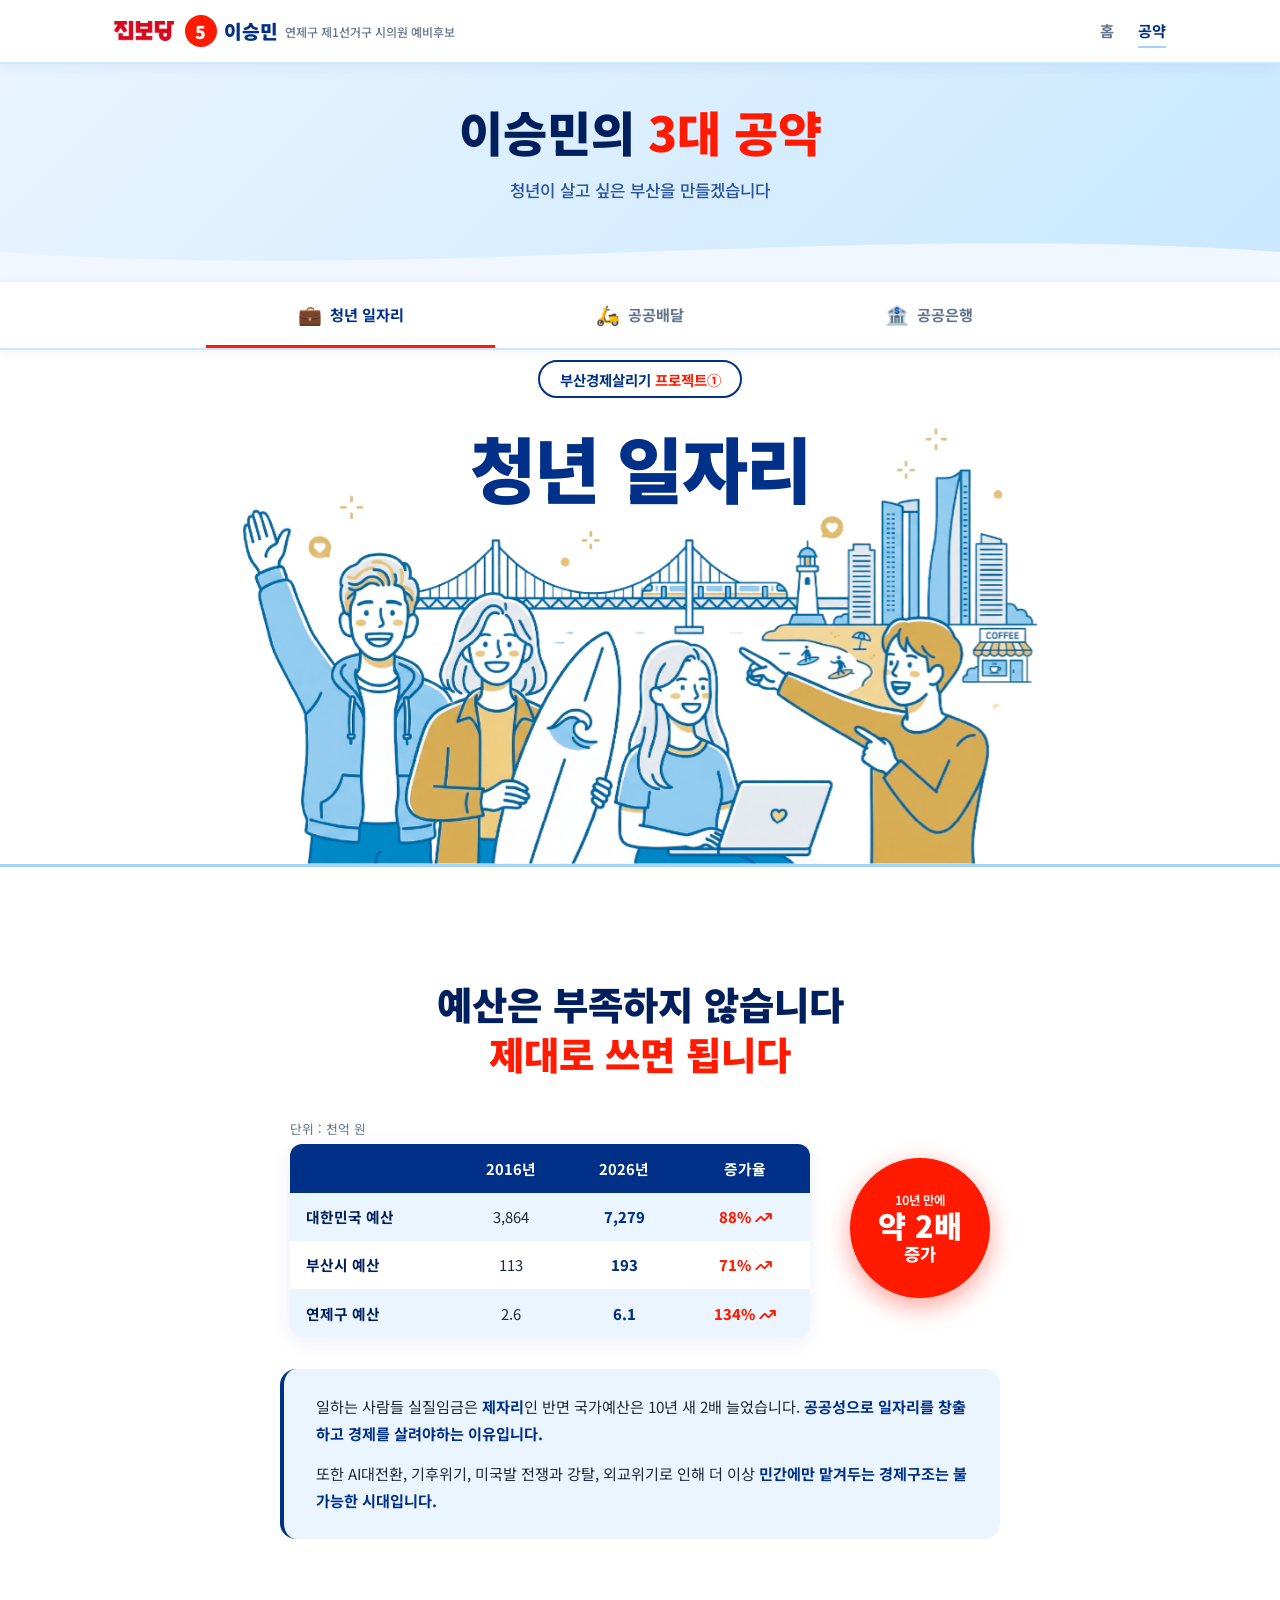
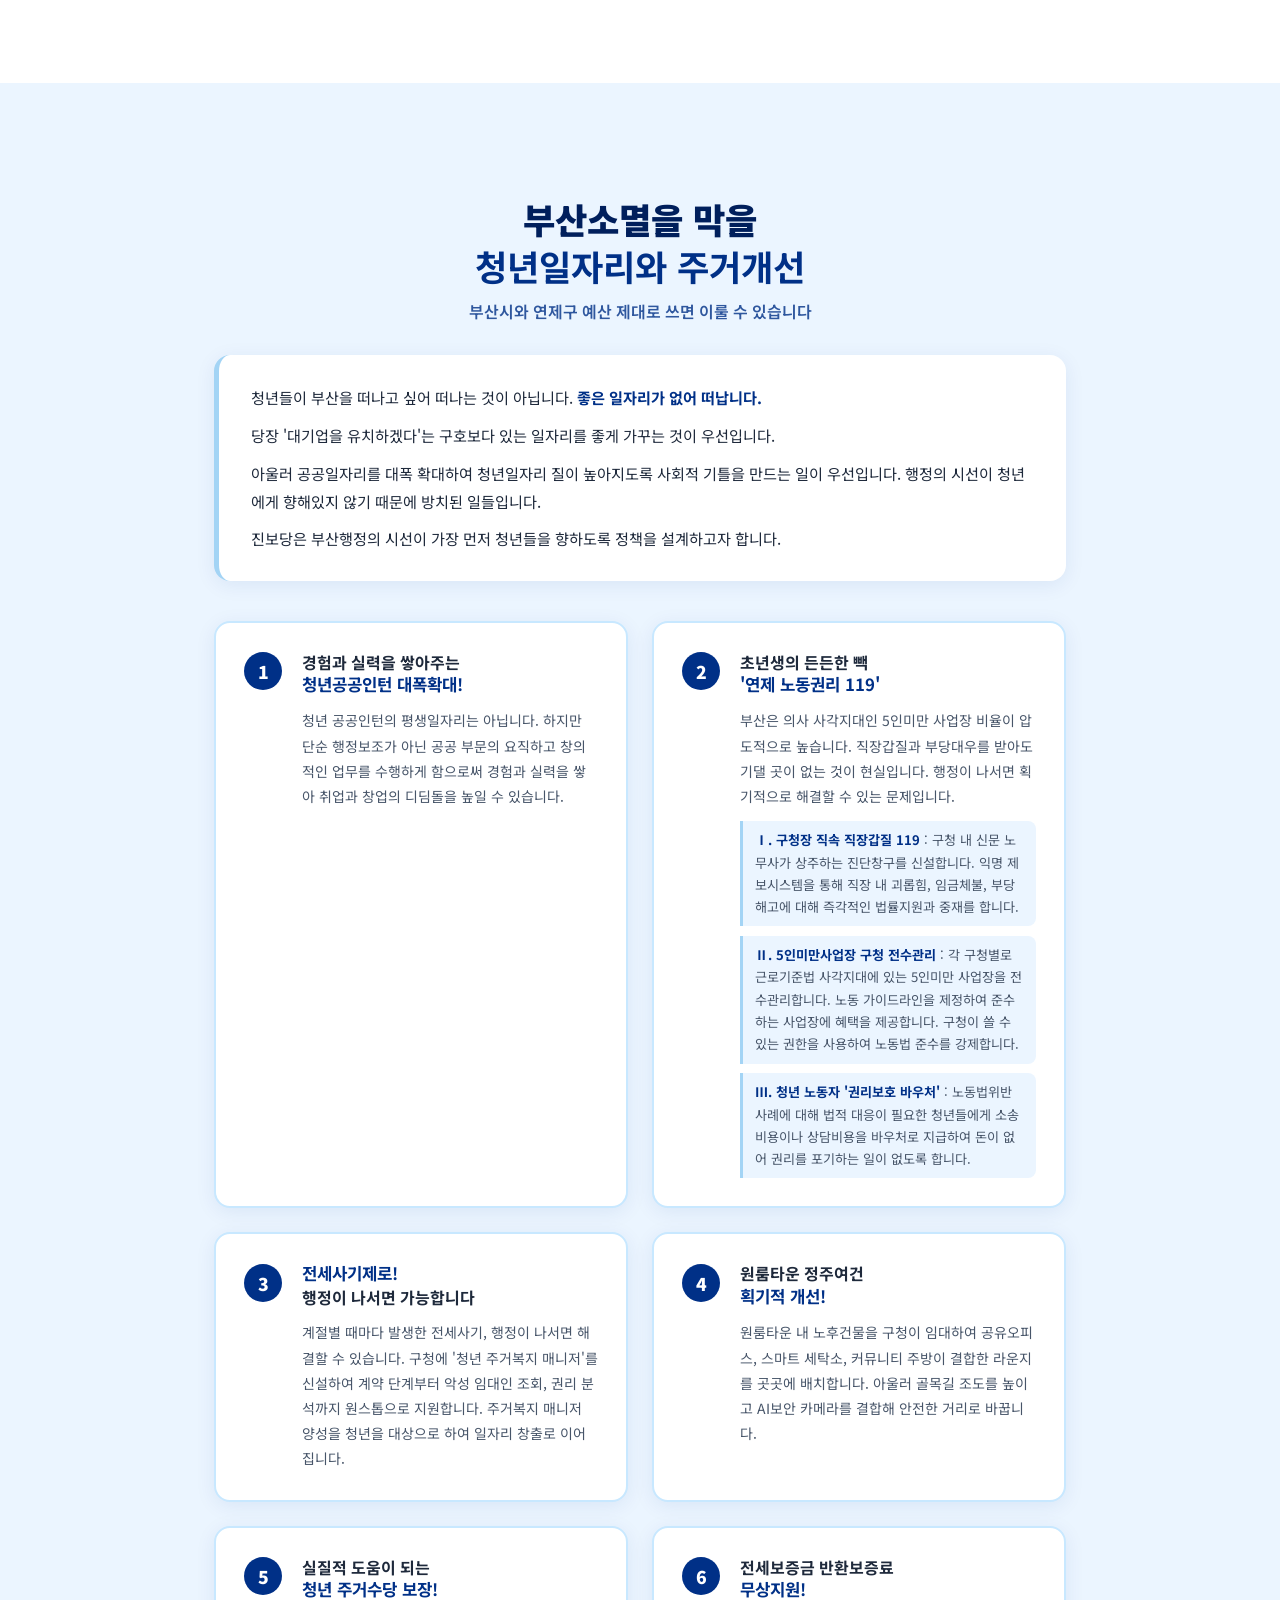
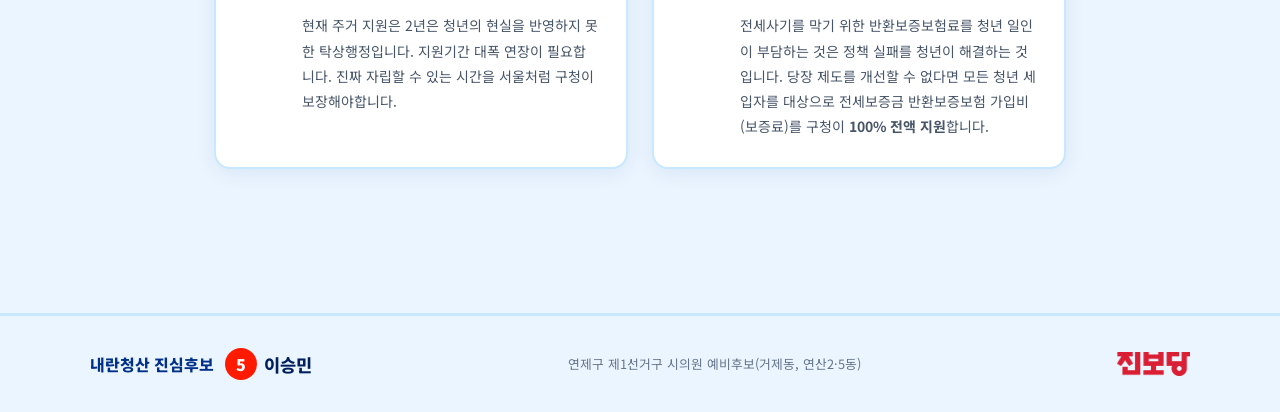
==== commit c22f620a: "Add files via upload" ====
--- a/pledge.html
+++ b/pledge.html
@@ -6,9 +6,16 @@
     <title>이승민 공약 | 청년일자리 · 공공배달 · 공공은행</title>
     <meta name="description" content="이승민 부산광역시의원 예비후보의 3대 공약 - 청년 일자리, 공공배달, 공공은행">
     <meta name="format-detection" content="telephone=no">
+    <!-- Open Graph -->
+    <meta property="og:type" content="website">
+    <meta property="og:url" content="https://busanjinbo.github.io/yeonje_youth/pledge.html">
     <meta property="og:title" content="이승민 후보 공약 | 청년일자리 · 공공배달 · 공공은행">
     <meta property="og:description" content="내란청산 진심후보 이승민의 3대 공약을 확인하세요.">
-    <meta property="og:image" content="assets/candidate.png">
+    <meta property="og:image" content="https://busanjinbo.github.io/yeonje_youth/assets/Thumbnail.png">
+    <meta name="twitter:card" content="summary_large_image">
+    <meta name="twitter:title" content="이승민 후보 공약 | 청년일자리 · 공공배달 · 공공은행">
+    <meta name="twitter:description" content="내란청산 진심후보 이승민의 3대 공약을 확인하세요.">
+    <meta name="twitter:image" content="https://busanjinbo.github.io/yeonje_youth/assets/Thumbnail.png">
 
     <link rel="stylesheet" href="style.css">
     <link rel="preconnect" href="https://fonts.googleapis.com">
@@ -27,7 +34,7 @@
             <img src="assets/logo.png" alt="진보당" style="height:20px; margin-right:0.2rem; display:block;">
             <span class="nav-num">5</span>
             <span class="nav-name">이승민</span>
-            <span class="nav-sub">부산시의원 예비후보</span>
+            <span class="nav-sub">연제구 제1선거구 시의원 예비후보</span>
         </a>
         <div class="nav-links">
             <a href="index.html" class="nav-link">홈</a>
@@ -52,7 +59,7 @@
 <section class="pledge-hero">
     <div class="pledge-hero-bg"></div>
     <div class="pledge-hero-content">
-        <span class="pledge-hero-tag">PLEDGE · 공약</span>
+        <!-- <span class="pledge-hero-tag">PLEDGE · 공약</span> -->
         <h1 class="pledge-hero-title">이승민의 <span class="accent-red">3대 공약</span></h1>
         <p class="pledge-hero-sub">청년이 살고 싶은 부산을 만들겠습니다</p>
     </div>
@@ -389,8 +396,8 @@
                     </div>
                 </div>
                 <div class="del-budget-notes reveal">
-                    <p><i class="fas fa-circle-dot"></i> 부산시 투입 예산 534억 원은 세금낭비가 아니라 <strong>부산 경제부활의 마중물!</strong></p>
-                    <p><i class="fas fa-circle-dot"></i> 장차로 부산공공은행 설립으로 수익기반 완벽한 재정자립 가능 <strong>→ 진보당이 제안하는 궁극적 모델</strong></p>
+                    <p><i class="fas fa-circle-dot"></i> <span>부산시 투입 예산 534억 원은 세금낭비가 아니라<br><strong>부산 경제부활의 마중물!</strong></span></p>
+                    <p><i class="fas fa-circle-dot"></i> <span>장차로 부산공공은행 설립으로 수익기반 완벽한 재정자립 가능<br><strong>→ 진보당이 제안하는 궁극적 모델</strong></span></p>
                 </div>
             </div>
         </div>
@@ -583,14 +590,14 @@
 <footer class="site-footer">
     <div class="footer-inner">
         <div class="footer-logo">
+            <span class="footer-slogan" style="font-weight: 800; color: var(--navy); margin-right: 0.3rem;">내란청산 진심후보</span>
             <span class="footer-num">5</span>
             <span class="footer-name">이승민</span>
         </div>
         <div class="footer-info">
-            <p>부산광역시의원 예비후보 · 거제동, 연산2·5동</p>
-            <p>진보당 · 내란청산 진심후보</p>
-        </div>
-        <div class="footer-party">진보당</div>
+            <p>연제구 제1선거구 시의원 예비후보(거제동, 연산2·5동)</p>
+        </div>
+        <img src="assets/logo.png" alt="진보당" style="height:24px; opacity:0.9;">
     </div>
 </footer>
 
--- a/style.css
+++ b/style.css
@@ -379,7 +379,7 @@
 
 /* ── FOOTER ── */
 .site-footer{
-  background:var(--navy-dark);padding:2rem 1.5rem;
+  background:var(--sky-light);padding:2rem 1.5rem;
   border-top:3px solid var(--sky-mid);
 }
 .footer-inner{
@@ -393,8 +393,8 @@
   border-radius:50%;font-weight:900;font-size:1rem;
   display:flex;align-items:center;justify-content:center;
 }
-.footer-name{color:#fff;font-weight:800;font-size:1.1rem}
-.footer-info p{color:rgba(255,255,255,.5);font-size:.8rem;line-height:1.6}
+.footer-name{color:var(--navy-dark);font-weight:800;font-size:1.1rem}
+.footer-info p{color:var(--gray);font-size:.8rem;line-height:1.6}
 .footer-party{
   background:rgba(255,255,255,.1);color:rgba(255,255,255,.7);
   border-radius:8px;padding:.4rem .9rem;font-size:.8rem;font-weight:700;
@@ -601,7 +601,7 @@
 
 .del-table-wrap{padding:1.5rem;display:flex;align-items:flex-start;gap:1.5rem;flex-wrap:wrap}
 .del-table-note{font-size:.78rem;color:var(--gray);margin-bottom:.5rem}
-.del-table-scroll{flex:1;min-width:280px;overflow-x:auto}
+.del-table-scroll{flex:1;min-width:280px;max-width:100%;overflow-x:auto;-webkit-overflow-scrolling:touch}
 .del-compare-table{width:100%;border-collapse:collapse;min-width:380px}
 .del-compare-table th,.del-compare-table td{
   padding:.7rem .9rem;font-size:.88rem;text-align:center;
@@ -690,7 +690,7 @@
 }
 .bank-hero-img{width:100vw !important;max-width:100vw !important;min-width:100vw !important;height:auto !important;display:block;}
 .bank-hero-overlay{position:absolute;top:3.5rem;left:0;right:0;text-align:center;pointer-events:none;padding:0 2rem;z-index:10;}
-.bank-main-title{font-size:3rem;font-weight:900;color:var(--sky);line-height:1.2;margin-top:.5rem;}
+.bank-main-title{font-size:3rem;font-weight:900;color:var(--sky);line-height:1.2;margin-top:.5rem;text-shadow:2px 0 0 #fff, -2px 0 0 #fff, 0 2px 0 #fff, 0 -2px 0 #fff, 1px 1px 0 #fff, -1px -1px 0 #fff, 1px -1px 0 #fff, -1px 1px 0 #fff;}
 .bank-main-title strong{color:var(--navy-dark);font-size:3.5rem;display:block;}
 
 .bank-problem-section{padding:4rem 1.5rem;background:#f8fafc;}
@@ -792,7 +792,7 @@
   .hero-photo-glow{width:230px;height:230px}
   .del-hero-inner{flex-direction:column;text-align:center}
   .del-hero-img{width:220px;margin:0 auto}
-  .del-table-wrap{flex-direction:column}
+  .del-table-wrap{flex-direction:column;align-items:stretch}
   .del-benefit-badge{width:100%;border-radius:12px;flex-direction:column;justify-content:center;gap:.1rem;padding:.8rem}
   .job-title-hero { background: var(--white); padding-top: 2.5rem; display: flex; flex-direction: column-reverse; }
   .job-hero-overlay { position: relative; top: 0; padding: 0 1rem; margin-bottom: -14vw; z-index: 10; pointer-events: none; }
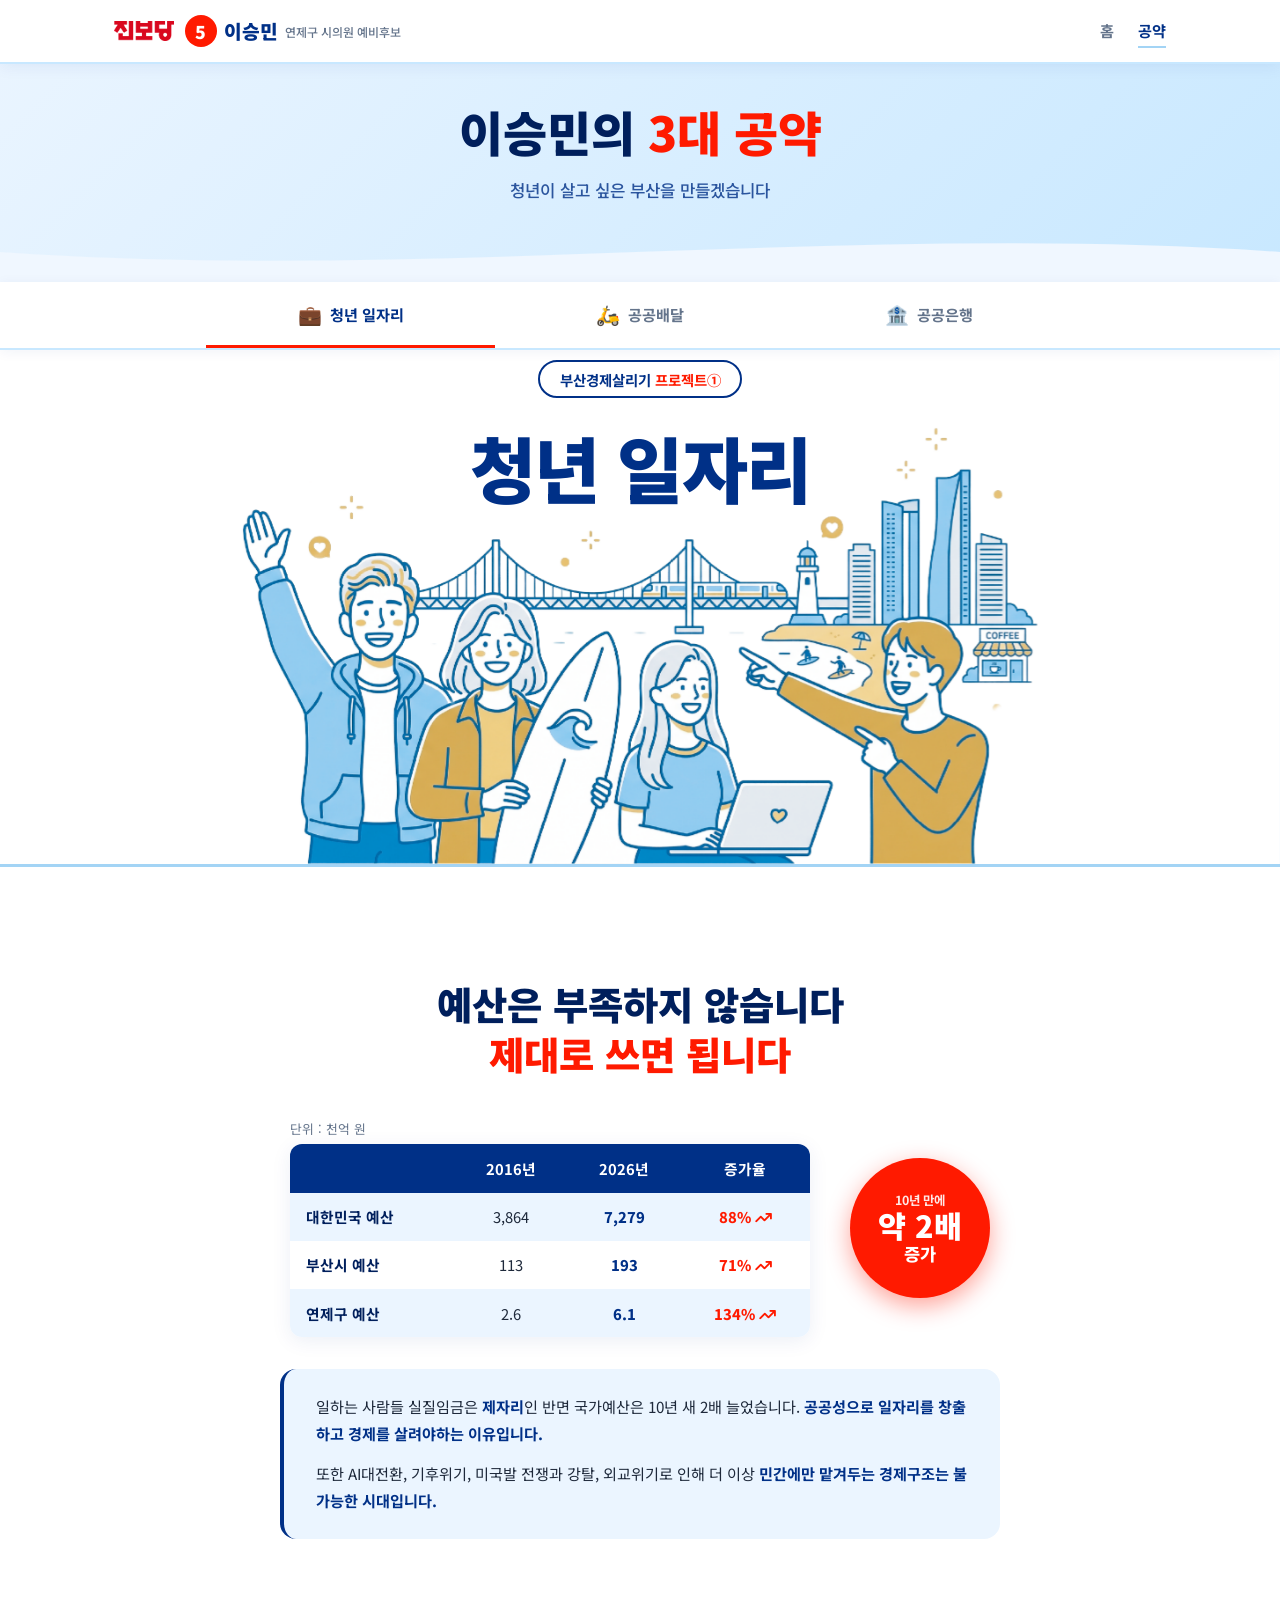
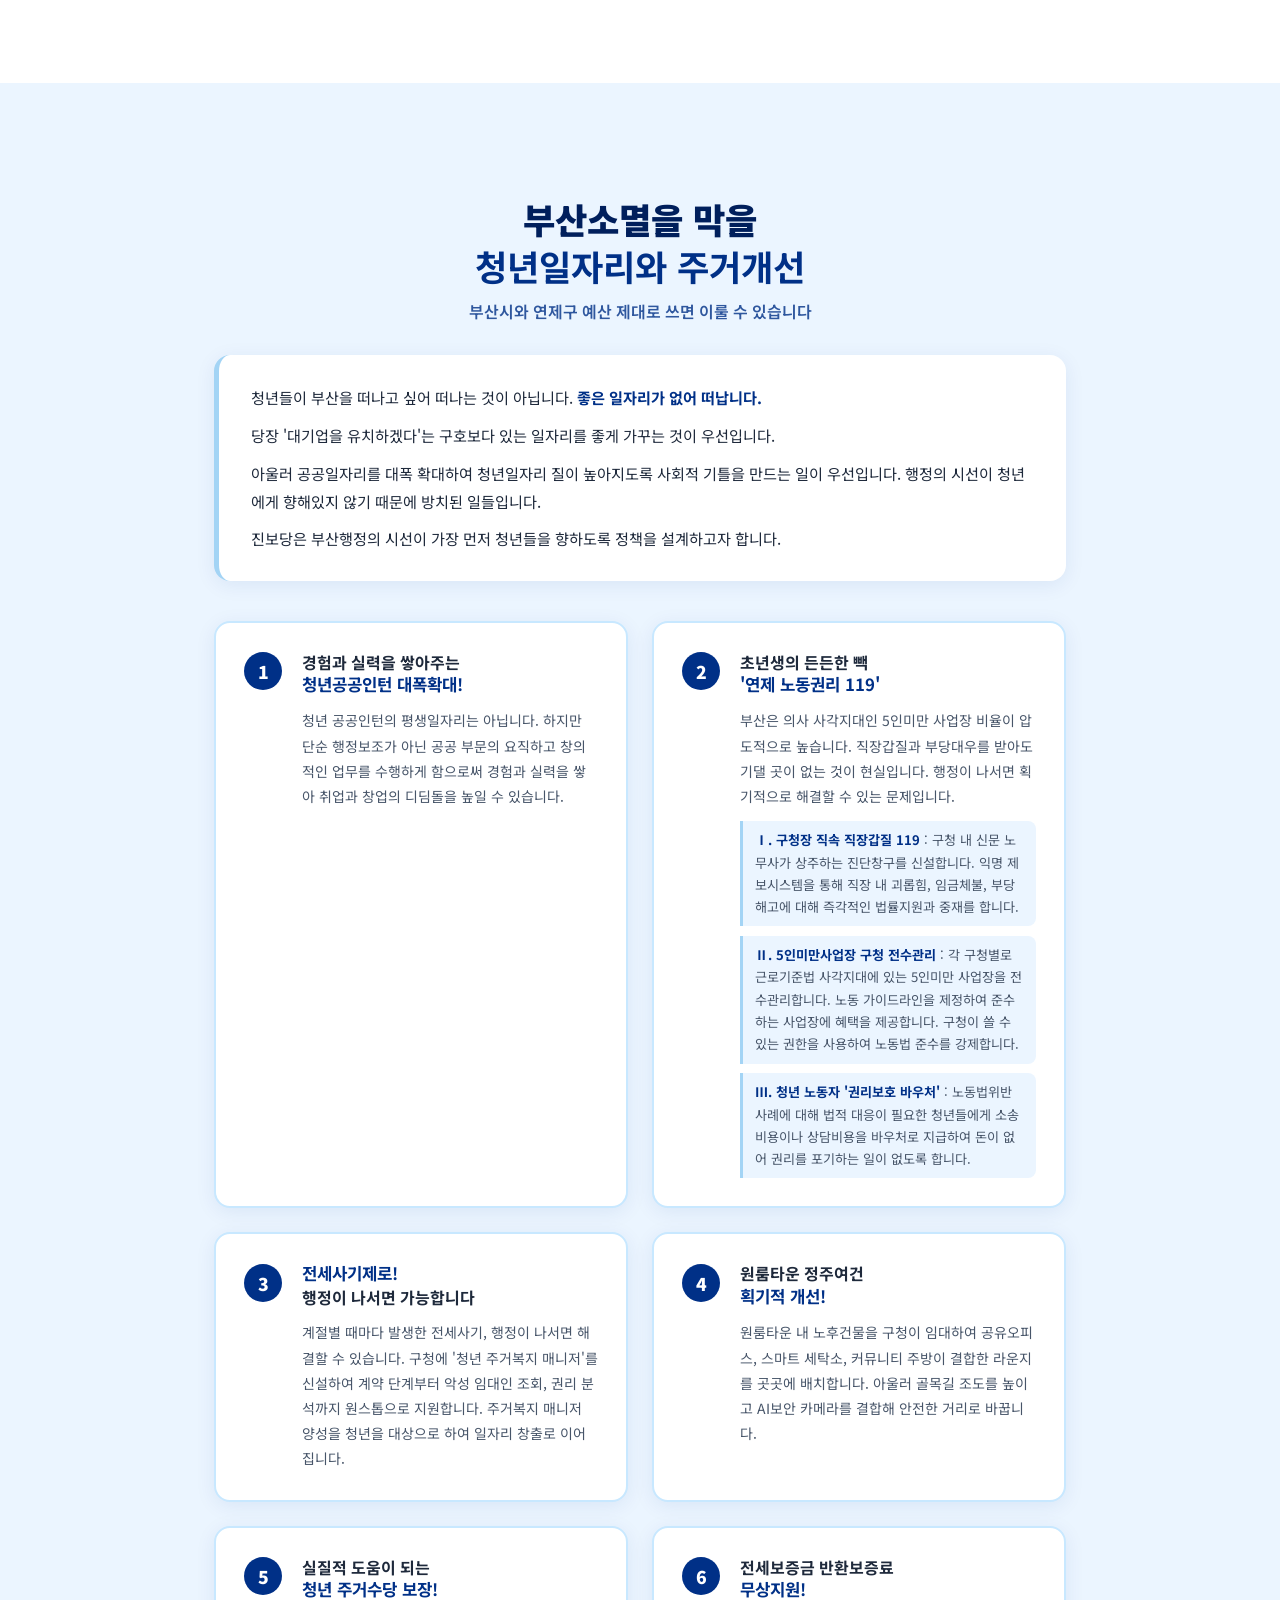
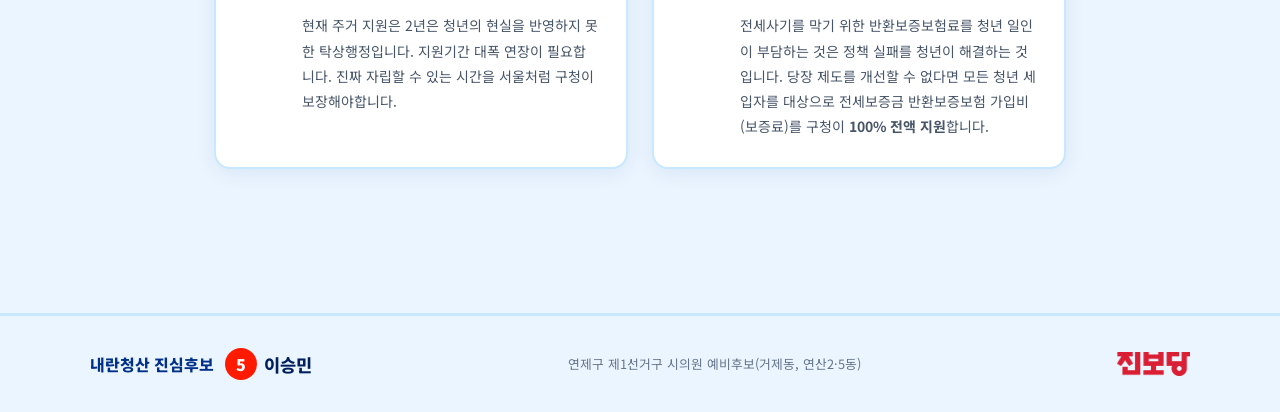
==== commit 1aed7919: "Add files via upload" ====
--- a/pledge.html
+++ b/pledge.html
@@ -34,7 +34,7 @@
             <img src="assets/logo.png" alt="진보당" style="height:20px; margin-right:0.2rem; display:block;">
             <span class="nav-num">5</span>
             <span class="nav-name">이승민</span>
-            <span class="nav-sub">연제구 제1선거구 시의원 예비후보</span>
+            <span class="nav-sub">연제구 시의원 예비후보</span>
         </a>
         <div class="nav-links">
             <a href="index.html" class="nav-link">홈</a>
